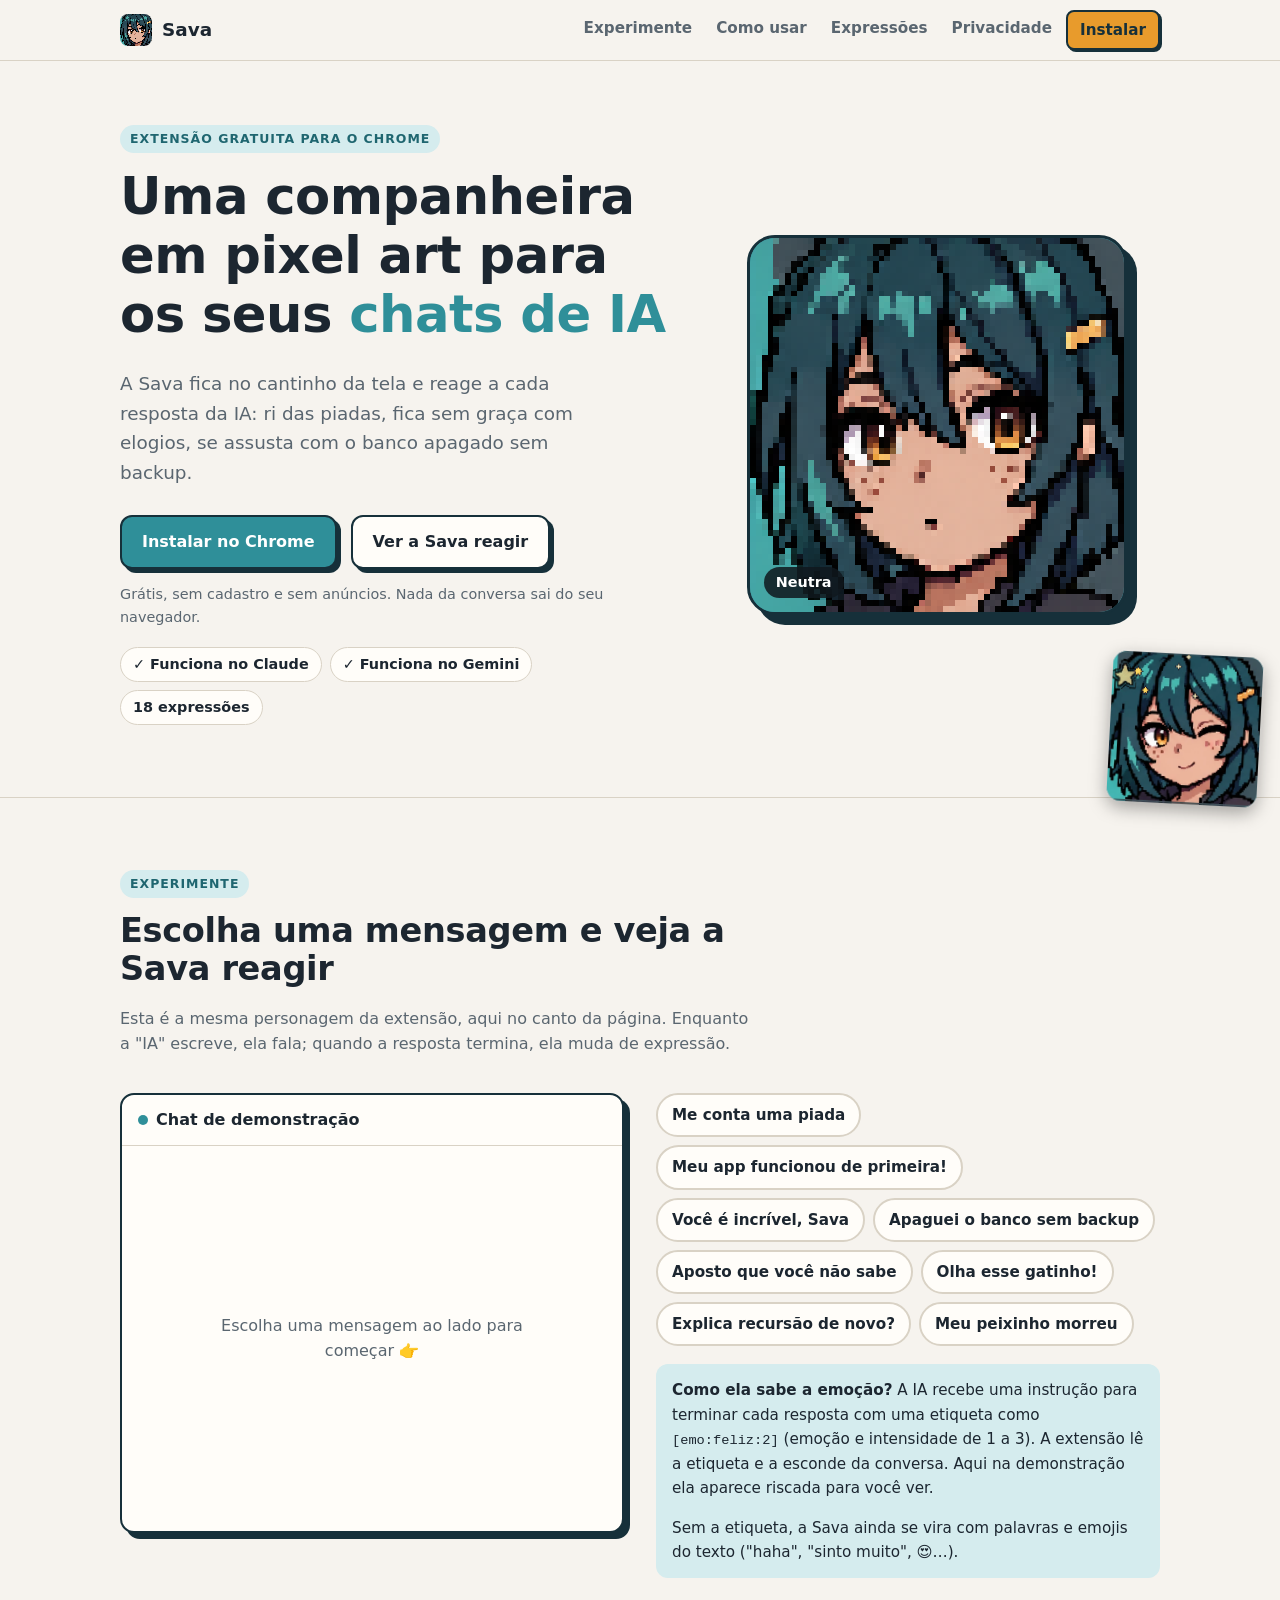
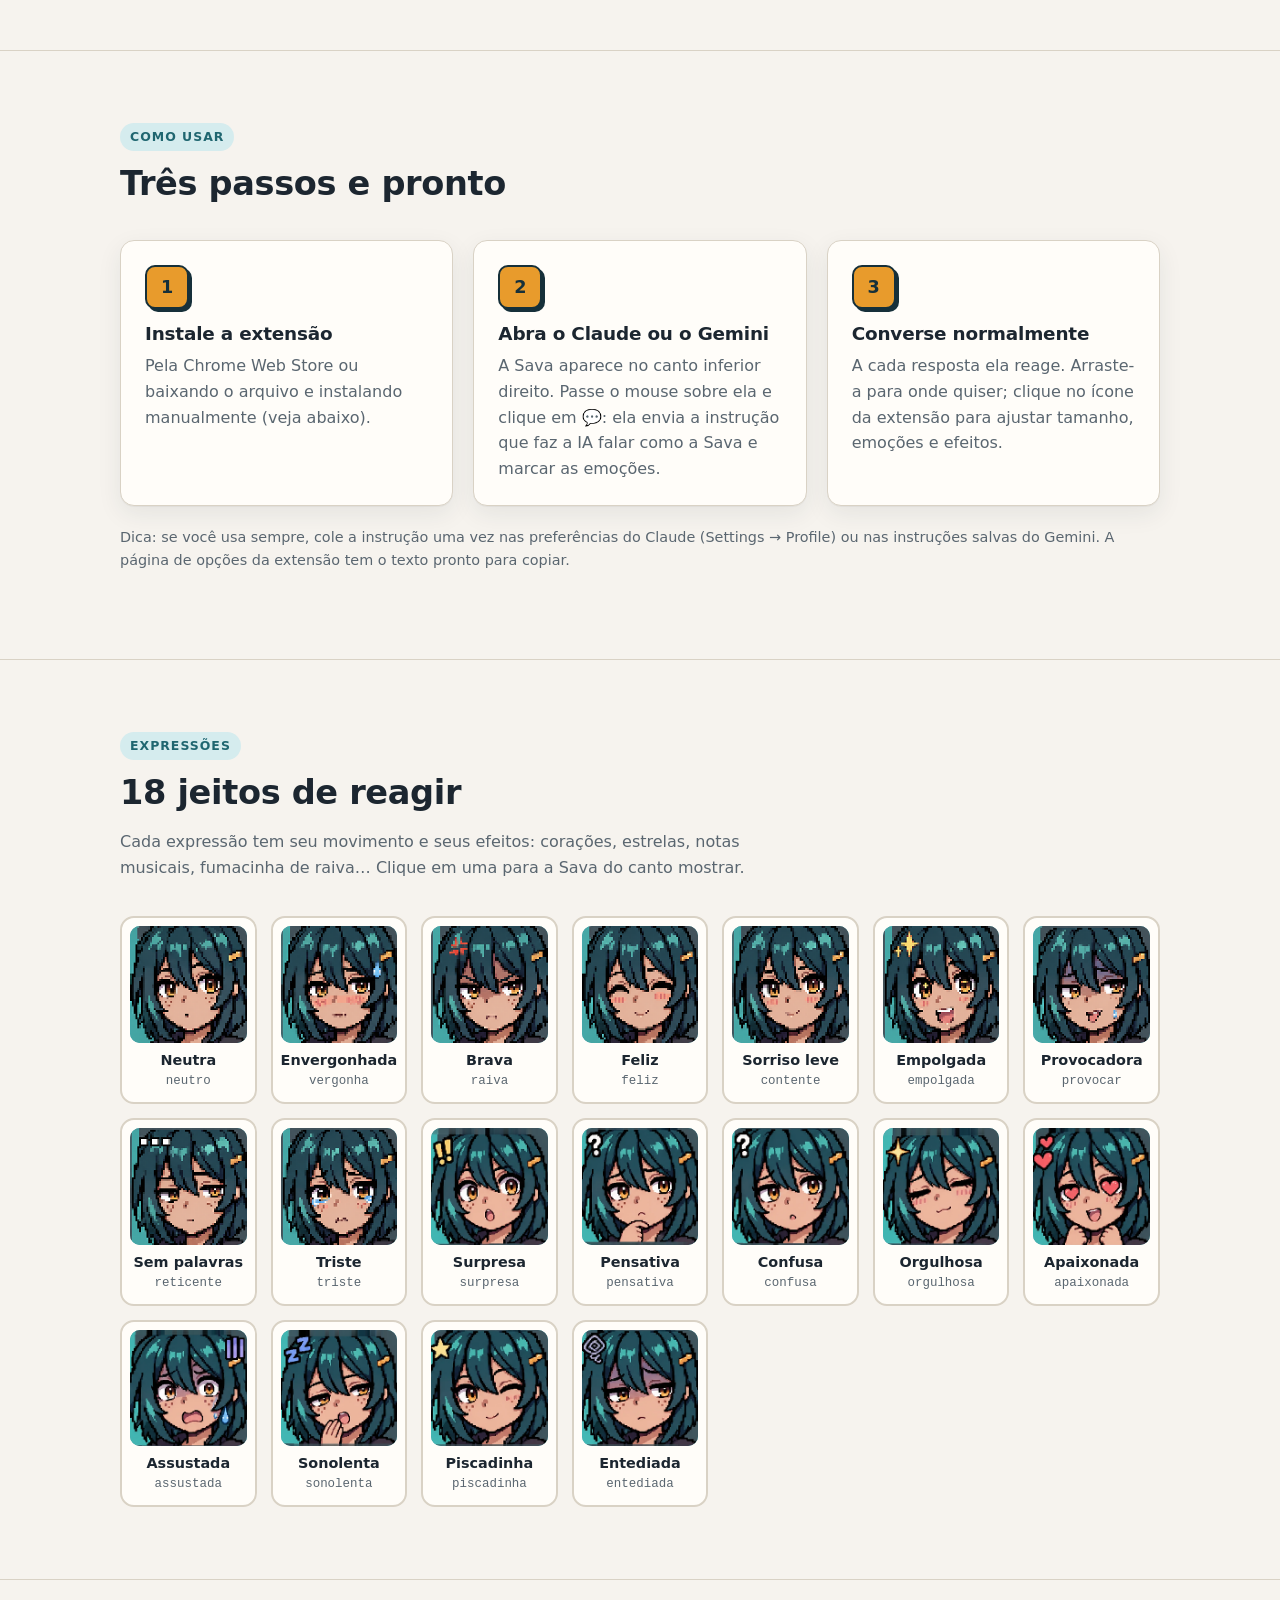
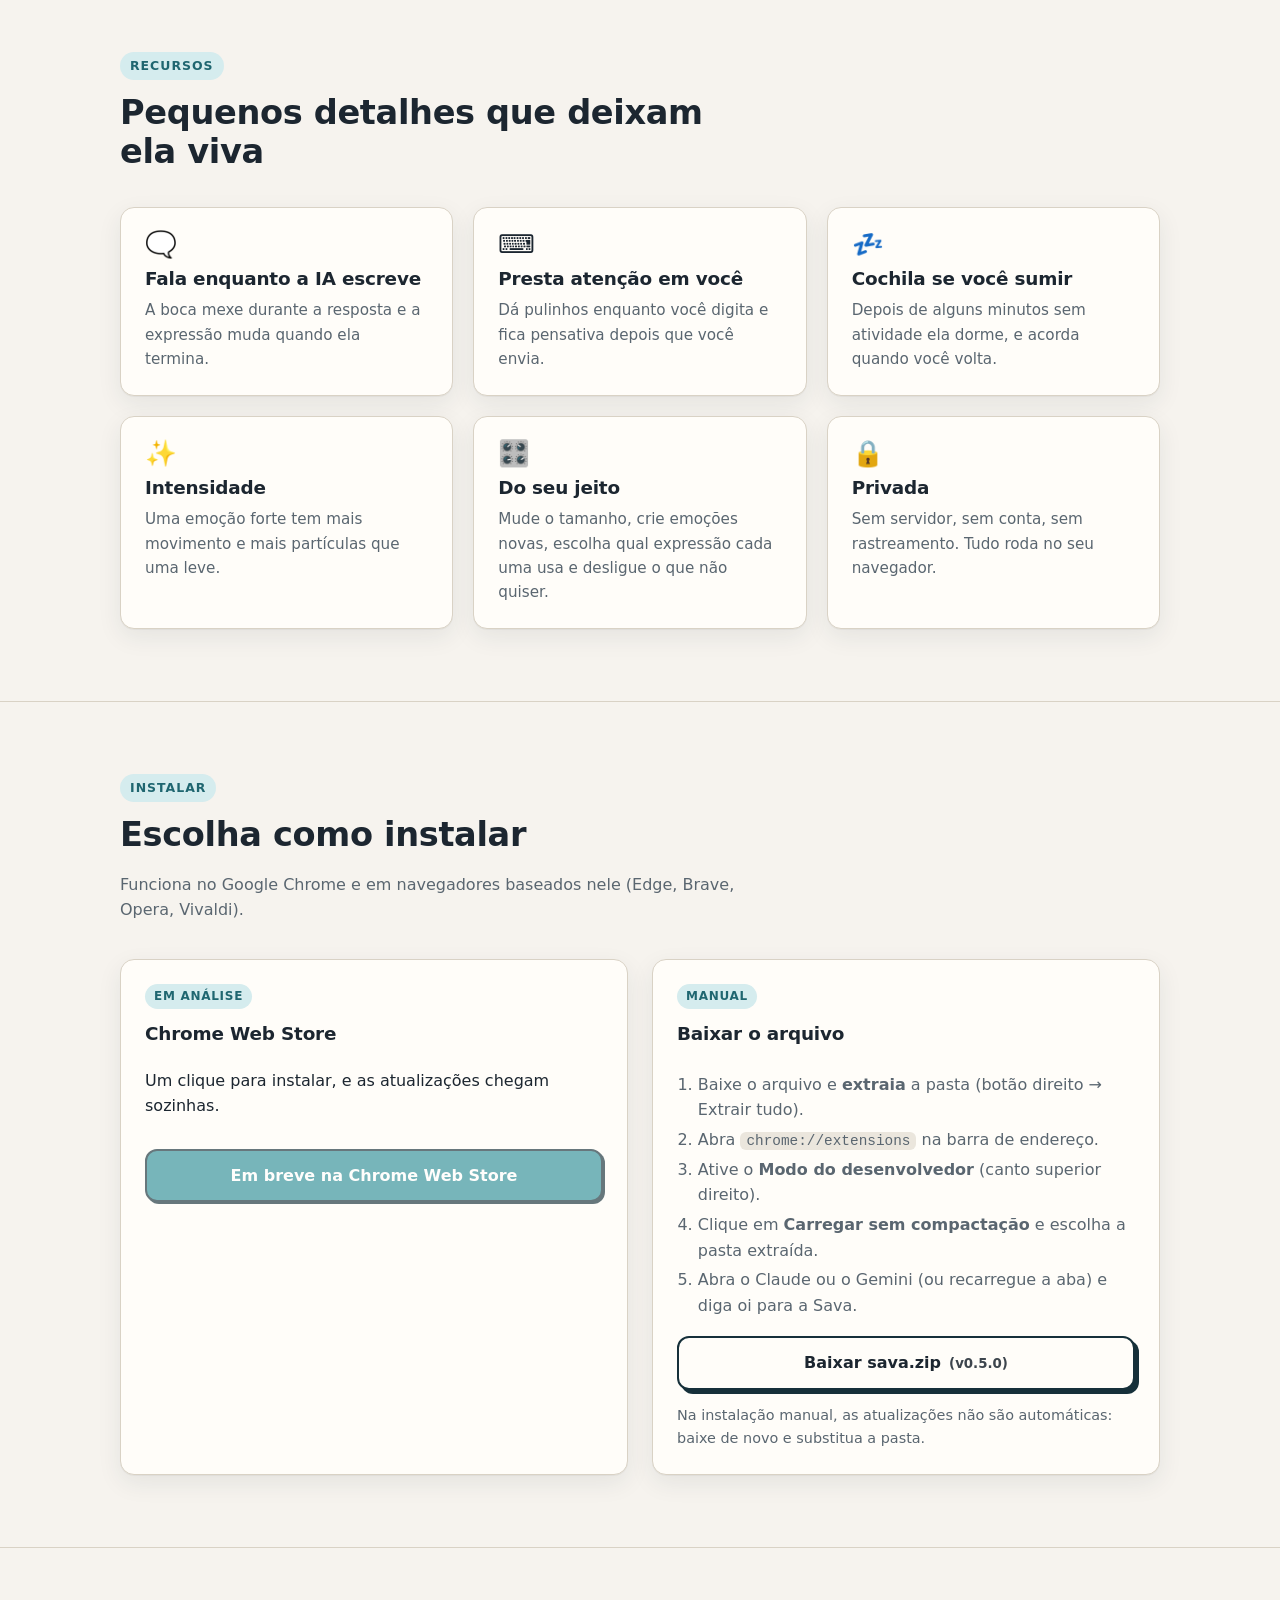
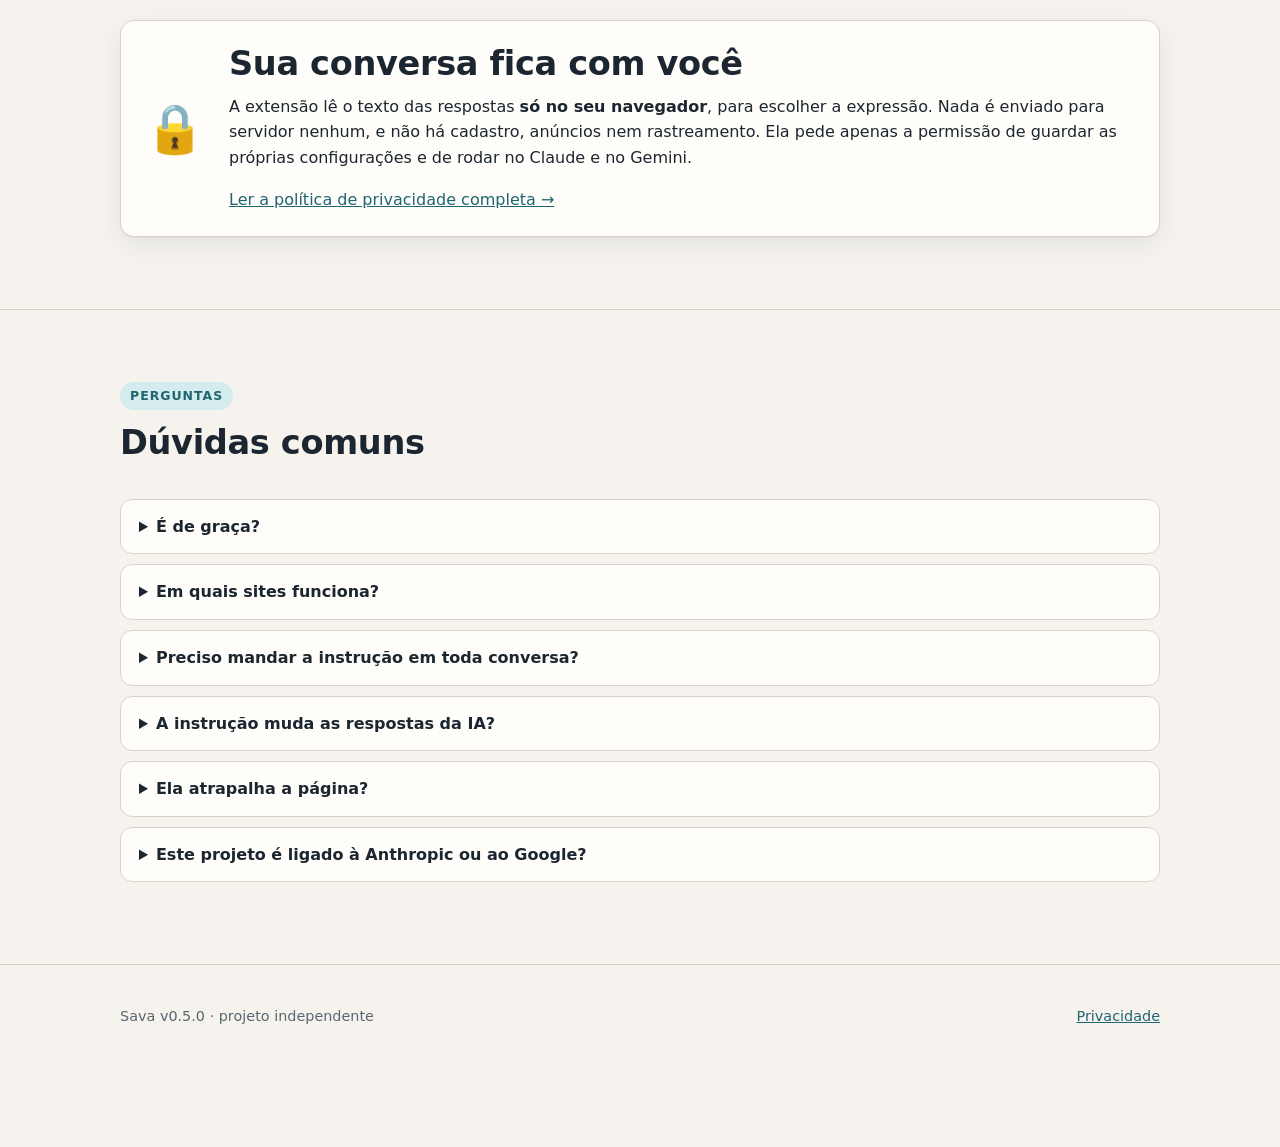
==== site/index.html @ 3cc18e30 "Sava: extensão do Chrome com personagem que reage aos chats de IA - Personagem em pixel art com 18 e" ====
<!doctype html>
<html lang="pt-BR">
<head>
  <meta charset="utf-8">
  <meta name="viewport" content="width=device-width, initial-scale=1">
  <title>Sava — personagem em pixel art para chats de IA</title>
  <meta name="description" content="Extensão gratuita para o Chrome: a Sava, uma personagem em pixel art, reage às respostas do Claude e do Gemini com 18 expressões. Tudo roda no seu navegador.">
  <meta property="og:title" content="Sava — personagem em pixel art para chats de IA">
  <meta property="og:description" content="Ela reage às respostas da IA: fica feliz, envergonhada, brava, apaixonada… Grátis e privada.">
  <meta property="og:image" content="icon.png">
  <link rel="icon" href="icon.png">
  <link rel="stylesheet" href="style.css">
</head>
<body>
  <header class="top">
    <div class="wrap">
      <a class="brand" href="#"><img src="icon.png" alt="" width="32" height="32">Sava</a>
      <nav aria-label="Seções">
        <a href="#experimente">Experimente</a>
        <a href="#como-usar">Como usar</a>
        <a href="#expressoes">Expressões</a>
        <a href="#privacidade">Privacidade</a>
        <a class="nav-cta" href="#instalar">Instalar</a>
      </nav>
    </div>
  </header>

  <main>
    <section class="hero">
      <div class="wrap">
        <div>
          <span class="eyebrow">Extensão gratuita para o Chrome</span>
          <h1>Uma companheira em pixel art para os seus <span class="hl">chats de IA</span></h1>
          <p class="lead">A Sava fica no cantinho da tela e reage a cada resposta da IA: ri das piadas, fica sem graça com elogios, se assusta com o banco apagado sem backup.</p>
          <div class="cta-row">
            <a class="btn btn-primary" id="store-btn" href="#instalar">Instalar no Chrome</a>
            <a class="btn btn-secondary" href="#experimente">Ver a Sava reagir</a>
          </div>
          <p class="fine">Grátis, sem cadastro e sem anúncios. Nada da conversa sai do seu navegador.</p>
          <div class="works" aria-label="Funciona com">
            <span class="chip">✓ Funciona no Claude</span>
            <span class="chip">✓ Funciona no Gemini</span>
            <span class="chip">18 expressões</span>
          </div>
        </div>
        <div class="portrait" aria-hidden="true">
          <canvas id="portrait" width="256" height="256"></canvas>
          <span class="tag" id="portrait-tag">Neutra</span>
        </div>
      </div>
    </section>

    <section id="experimente">
      <div class="wrap">
        <div class="section-head">
          <span class="eyebrow">Experimente</span>
          <h2>Escolha uma mensagem e veja a Sava reagir</h2>
          <p>Esta é a mesma personagem da extensão, aqui no canto da página. Enquanto a "IA" escreve, ela fala; quando a resposta termina, ela muda de expressão.</p>
        </div>
        <div class="demo">
          <div class="chat" aria-label="Chat de demonstração">
            <div class="chat-head"><span class="dot"></span> Chat de demonstração</div>
            <div class="chat-log" id="chat-log" aria-live="polite">
              <p class="chat-empty" id="chat-empty">Escolha uma mensagem ao lado para começar 👉</p>
            </div>
          </div>
          <div>
            <div class="prompts" id="prompts"></div>
            <div class="demo-note">
              <p><b>Como ela sabe a emoção?</b> A IA recebe uma instrução para terminar cada resposta com uma etiqueta como <code>[emo:feliz:2]</code> (emoção e intensidade de 1 a 3). A extensão lê a etiqueta e a esconde da conversa. Aqui na demonstração ela aparece riscada para você ver.</p>
              <p style="margin:0">Sem a etiqueta, a Sava ainda se vira com palavras e emojis do texto ("haha", "sinto muito", 😍…).</p>
            </div>
          </div>
        </div>
      </div>
    </section>

    <section id="como-usar">
      <div class="wrap">
        <div class="section-head">
          <span class="eyebrow">Como usar</span>
          <h2>Três passos e pronto</h2>
        </div>
        <div class="steps">
          <div class="card step">
            <h3>Instale a extensão</h3>
            <p>Pela Chrome Web Store ou baixando o arquivo e instalando manualmente (veja abaixo).</p>
          </div>
          <div class="card step">
            <h3>Abra o Claude ou o Gemini</h3>
            <p>A Sava aparece no canto inferior direito. Passe o mouse sobre ela e clique em <b>💬</b>: ela envia a instrução que faz a IA falar como a Sava e marcar as emoções.</p>
          </div>
          <div class="card step">
            <h3>Converse normalmente</h3>
            <p>A cada resposta ela reage. Arraste-a para onde quiser; clique no ícone da extensão para ajustar tamanho, emoções e efeitos.</p>
          </div>
        </div>
        <p class="fine" style="margin-top:20px">Dica: se você usa sempre, cole a instrução uma vez nas preferências do Claude (Settings → Profile) ou nas instruções salvas do Gemini. A página de opções da extensão tem o texto pronto para copiar.</p>
      </div>
    </section>

    <section id="expressoes">
      <div class="wrap">
        <div class="section-head">
          <span class="eyebrow">Expressões</span>
          <h2>18 jeitos de reagir</h2>
          <p>Cada expressão tem seu movimento e seus efeitos: corações, estrelas, notas musicais, fumacinha de raiva… Clique em uma para a Sava do canto mostrar.</p>
        </div>
        <div class="faces" id="faces"></div>
      </div>
    </section>

    <section id="recursos">
      <div class="wrap">
        <div class="section-head">
          <span class="eyebrow">Recursos</span>
          <h2>Pequenos detalhes que deixam ela viva</h2>
        </div>
        <div class="features">
          <div class="card feature"><span class="ico">🗨️</span><h3>Fala enquanto a IA escreve</h3><p>A boca mexe durante a resposta e a expressão muda quando ela termina.</p></div>
          <div class="card feature"><span class="ico">⌨️</span><h3>Presta atenção em você</h3><p>Dá pulinhos enquanto você digita e fica pensativa depois que você envia.</p></div>
          <div class="card feature"><span class="ico">💤</span><h3>Cochila se você sumir</h3><p>Depois de alguns minutos sem atividade ela dorme, e acorda quando você volta.</p></div>
          <div class="card feature"><span class="ico">✨</span><h3>Intensidade</h3><p>Uma emoção forte tem mais movimento e mais partículas que uma leve.</p></div>
          <div class="card feature"><span class="ico">🎛️</span><h3>Do seu jeito</h3><p>Mude o tamanho, crie emoções novas, escolha qual expressão cada uma usa e desligue o que não quiser.</p></div>
          <div class="card feature"><span class="ico">🔒</span><h3>Privada</h3><p>Sem servidor, sem conta, sem rastreamento. Tudo roda no seu navegador.</p></div>
        </div>
      </div>
    </section>

    <section id="instalar">
      <div class="wrap">
        <div class="section-head">
          <span class="eyebrow">Instalar</span>
          <h2>Escolha como instalar</h2>
          <p>Funciona no Google Chrome e em navegadores baseados nele (Edge, Brave, Opera, Vivaldi).</p>
        </div>
        <div class="install">
          <div class="card">
            <span class="badge" id="store-badge">Recomendado</span>
            <h3>Chrome Web Store</h3>
            <p>Um clique para instalar, e as atualizações chegam sozinhas.</p>
            <a class="btn btn-primary" id="store-btn-2" href="#">Abrir na Chrome Web Store</a>
          </div>
          <div class="card">
            <span class="badge">Manual</span>
            <h3>Baixar o arquivo</h3>
            <ol>
              <li>Baixe o arquivo e <b>extraia</b> a pasta (botão direito → Extrair tudo).</li>
              <li>Abra <code>chrome://extensions</code> na barra de endereço.</li>
              <li>Ative o <b>Modo do desenvolvedor</b> (canto superior direito).</li>
              <li>Clique em <b>Carregar sem compactação</b> e escolha a pasta extraída.</li>
              <li>Abra o Claude ou o Gemini (ou recarregue a aba) e diga oi para a Sava.</li>
            </ol>
            <a class="btn btn-secondary" id="zip-btn" href="download/sava.zip" download>Baixar sava.zip <small id="zip-version"></small></a>
            <p class="fine" style="margin:0">Na instalação manual, as atualizações não são automáticas: baixe de novo e substitua a pasta.</p>
          </div>
        </div>
      </div>
    </section>

    <section id="privacidade">
      <div class="wrap">
        <div class="privacy-box card">
          <div class="big" aria-hidden="true">🔒</div>
          <div>
            <h2 style="margin-bottom:.3em">Sua conversa fica com você</h2>
            <p>A extensão lê o texto das respostas <b>só no seu navegador</b>, para escolher a expressão. Nada é enviado para servidor nenhum, e não há cadastro, anúncios nem rastreamento. Ela pede apenas a permissão de guardar as próprias configurações e de rodar no Claude e no Gemini.</p>
            <a href="privacidade.html">Ler a política de privacidade completa →</a>
          </div>
        </div>
      </div>
    </section>

    <section id="perguntas">
      <div class="wrap">
        <div class="section-head">
          <span class="eyebrow">Perguntas</span>
          <h2>Dúvidas comuns</h2>
        </div>
        <details>
          <summary>É de graça?</summary>
          <p>Sim. Sem planos pagos, sem anúncios e sem cadastro.</p>
        </details>
        <details>
          <summary>Em quais sites funciona?</summary>
          <p>No Claude (claude.ai) e no Gemini (gemini.google.com). Outros sites podem chegar em versões futuras.</p>
        </details>
        <details>
          <summary>Preciso mandar a instrução em toda conversa?</summary>
          <p>Não precisa. Você pode clicar em 💬 quando quiser ativar a Sava num chat, ou colar a instrução uma vez nas preferências do Claude ou nas instruções salvas do Gemini para valer sempre. Mesmo sem a instrução, ela reage pelas palavras e emojis da resposta, só que com menos precisão.</p>
        </details>
        <details>
          <summary>A instrução muda as respostas da IA?</summary>
          <p>Ela pede que a IA fale como a Sava, com um jeito simpático e brincalhão, e que termine cada resposta com a etiqueta de emoção. A IA continua ajudando normalmente. Se preferir respostas no tom de sempre, use a extensão sem a instrução.</p>
        </details>
        <details>
          <summary>Ela atrapalha a página?</summary>
          <p>Não. A Sava fica numa camada separada, pode ser arrastada para qualquer canto e escondida com o ×. O tamanho é ajustável nas opções.</p>
        </details>
        <details>
          <summary>Este projeto é ligado à Anthropic ou ao Google?</summary>
          <p>Não. É um projeto independente que funciona nesses sites. Claude é marca da Anthropic e Gemini é marca do Google.</p>
        </details>
      </div>
    </section>
  </main>

  <footer>
    <div class="wrap">
      <span>Sava <span id="foot-version"></span> · projeto independente</span>
      <span><a href="privacidade.html">Privacidade</a><span id="foot-contact"></span></span>
    </div>
  </footer>

  <script src="config.js"></script>
  <script src="version.js"></script>
  <script>
    // A demonstração usa o código da própria extensão; estes stubs substituem a API do Chrome.
    const mem = {};
    const area = { get: async (k) => (typeof k === 'string' ? { [k]: mem[k] } : { ...mem }), set: async (o) => Object.assign(mem, o) };
    window.chrome = { runtime: { getURL: (p) => 'app/' + p, sendMessage() {} }, storage: { sync: area, local: area, onChanged: { addListener() {} } } };
  </script>
  <script src="app/src/shared/settings.js"></script>
  <script src="app/src/emotion/emotions.js"></script>
  <script src="app/src/emotion/detect.js"></script>
  <script src="app/src/avatar/sprite-pack.js"></script>
  <script src="app/src/avatar/avatar.js"></script>
  <script src="main.js"></script>
</body>
</html>
---- site/style.css ----
:root {
  --bg: #f6f3ee;
  --bg-2: #ebe6dd;
  --card: #fffdf9;
  --text: #1c2630;
  --muted: #5a6670;
  --line: #d9d2c5;
  --teal: #2f8f99;
  --teal-2: #1f6670;
  --teal-soft: #d5ecee;
  --amber: #e89b2c;
  --pink: #f06a8a;
  --ink: #16303a;
  --edge: #16303a;
  --shadow: 0 1px 0 rgba(0,0,0,.04), 0 8px 24px rgba(22,48,58,.08);
  --radius: 14px;
  color-scheme: light;
}
@media (prefers-color-scheme: dark) {
  :root:not([data-theme="light"]) {
    --bg: #11191f;
    --bg-2: #172229;
    --card: #1b272f;
    --text: #e8eef1;
    --muted: #9eb0ba;
    --line: #2b3a44;
    --teal: #4fb6c0;
    --teal-2: #7fd0d8;
    --teal-soft: #1d3a40;
    --ink: #0b1216;
    --edge: #3f8c95;
    --shadow: 0 1px 0 rgba(0,0,0,.2), 0 8px 24px rgba(0,0,0,.25);
    color-scheme: dark;
  }
}

* { box-sizing: border-box; }
html { scroll-behavior: smooth; }
@media (prefers-reduced-motion: reduce) { html { scroll-behavior: auto; } }
body {
  margin: 0; background: var(--bg); color: var(--text);
  font: 16px/1.6 system-ui, -apple-system, "Segoe UI", Roboto, sans-serif;
  -webkit-font-smoothing: antialiased;
}
img, canvas { max-width: 100%; }
a { color: var(--teal-2); }
a:hover { color: var(--teal); }
:focus-visible { outline: 3px solid var(--amber); outline-offset: 2px; border-radius: 4px; }

.wrap { max-width: 1080px; margin: 0 auto; padding: 0 20px; }
section { padding: 72px 0; }
section + section { border-top: 1px solid var(--line); }
h1, h2, h3 { line-height: 1.15; letter-spacing: -0.01em; margin: 0 0 .5em; }
h1 { font-size: clamp(2rem, 4.6vw, 3.2rem); }
h2 { font-size: clamp(1.6rem, 3vw, 2.1rem); }
h3 { font-size: 1.15rem; }
p { margin: 0 0 1em; }
.lead { font-size: 1.15rem; color: var(--muted); max-width: 42ch; }
.eyebrow {
  display: inline-block; font-size: .78rem; font-weight: 700; letter-spacing: .08em; text-transform: uppercase;
  color: var(--teal-2); background: var(--teal-soft); padding: 4px 10px; border-radius: 999px; margin-bottom: 14px;
}
.section-head { max-width: 640px; margin-bottom: 36px; }
.section-head p { color: var(--muted); }

/* ---------- topo ---------- */
.top {
  position: sticky; top: 0; z-index: 10;
  background: color-mix(in srgb, var(--bg) 88%, transparent);
  backdrop-filter: blur(8px); border-bottom: 1px solid var(--line);
}
.top .wrap { display: flex; align-items: center; gap: 20px; height: 60px; }
.brand { display: flex; align-items: center; gap: 10px; font-weight: 800; font-size: 1.15rem; color: var(--text); text-decoration: none; }
.brand img { width: 32px; height: 32px; border-radius: 8px; image-rendering: pixelated; }
.top nav { margin-left: auto; display: flex; gap: 4px; flex-wrap: wrap; }
.top nav a { color: var(--muted); text-decoration: none; padding: 6px 10px; border-radius: 8px; font-weight: 600; font-size: .95rem; }
.top nav a:hover { color: var(--text); background: var(--bg-2); }
@media (max-width: 720px) { .top nav a:not(.nav-cta) { display: none; } }

/* ---------- botões ---------- */
.btn {
  display: inline-flex; align-items: center; justify-content: center; gap: 8px;
  padding: 12px 20px; border-radius: 12px; font-weight: 700; font-size: 1rem; text-decoration: none;
  border: 2px solid var(--edge); cursor: pointer; transition: transform .08s, box-shadow .08s;
  box-shadow: 4px 4px 0 var(--edge); font-family: inherit;
}
.btn:active { transform: translate(3px, 3px); box-shadow: 1px 1px 0 var(--edge); }
.btn-primary { background: var(--teal); color: #fff; }
.btn-primary:hover { color: #fff; background: var(--teal-2); }
.btn-secondary { background: var(--card); color: var(--text); }
.btn-secondary:hover { color: var(--text); background: var(--bg-2); }
.btn[aria-disabled="true"] { opacity: .65; cursor: default; box-shadow: 2px 2px 0 var(--edge); }
.btn small { font-weight: 600; opacity: .85; }
.nav-cta { padding: 6px 12px !important; border: 2px solid var(--edge); background: var(--amber); color: var(--ink) !important; box-shadow: 2px 2px 0 var(--edge); }

/* ---------- herói ---------- */
.hero { padding: 64px 0 72px; overflow: hidden; }
.hero .wrap { display: grid; grid-template-columns: 1.1fr .9fr; gap: 48px; align-items: center; }
@media (max-width: 860px) { .hero .wrap { grid-template-columns: 1fr; } }
.hero h1 .hl { color: var(--teal); }
.cta-row { display: flex; gap: 14px; flex-wrap: wrap; margin: 28px 0 14px; }
.fine { font-size: .9rem; color: var(--muted); }
.portrait {
  position: relative; justify-self: center; width: min(380px, 100%); aspect-ratio: 1;
  border-radius: 28px; border: 3px solid var(--edge); box-shadow: 10px 10px 0 var(--edge);
  background: #3b98a2; overflow: hidden;
}
.portrait canvas { width: 100%; height: 100%; display: block; image-rendering: pixelated; }
.portrait .tag {
  position: absolute; left: 14px; bottom: 14px; padding: 4px 12px; border-radius: 999px;
  background: rgba(16,24,30,.85); color: #fff; font-weight: 700; font-size: .9rem;
}
.works { display: flex; gap: 8px; flex-wrap: wrap; margin-top: 18px; }
.chip {
  display: inline-flex; align-items: center; gap: 6px; padding: 5px 12px; border-radius: 999px;
  background: var(--card); border: 1px solid var(--line); font-weight: 600; font-size: .9rem;
}

/* ---------- demo ---------- */
.demo { display: grid; grid-template-columns: 1fr 1fr; gap: 32px; align-items: start; }
@media (max-width: 860px) { .demo { grid-template-columns: 1fr; } }
.chat {
  background: var(--card); border: 2px solid var(--edge); border-radius: var(--radius); box-shadow: 6px 6px 0 var(--edge);
  display: flex; flex-direction: column; height: 440px; overflow: hidden;
}
.chat-head { padding: 12px 16px; border-bottom: 1px solid var(--line); font-weight: 700; display: flex; gap: 8px; align-items: center; }
.chat-head .dot { width: 10px; height: 10px; border-radius: 50%; background: var(--teal); }
.chat-log { flex: 1; overflow-y: auto; padding: 16px; display: flex; flex-direction: column; gap: 10px; }
.msg { max-width: 85%; padding: 10px 14px; border-radius: 14px; white-space: pre-wrap; }
.msg.user { align-self: flex-end; background: var(--teal); color: #fff; border-bottom-right-radius: 4px; }
.msg.ai { align-self: flex-start; background: var(--bg-2); border-bottom-left-radius: 4px; }
.msg.ai .hidden-tag { opacity: .45; text-decoration: line-through; font-size: .85em; }
.chat-empty { margin: auto; color: var(--muted); text-align: center; max-width: 30ch; }
.prompts { display: flex; flex-wrap: wrap; gap: 8px; }
.prompts button {
  font: inherit; font-weight: 600; font-size: .95rem; padding: 8px 14px; border-radius: 999px; cursor: pointer;
  background: var(--card); color: var(--text); border: 2px solid var(--line);
}
.prompts button:hover:not(:disabled) { border-color: var(--teal); }
.prompts button:disabled { opacity: .5; cursor: default; }
.demo-note { margin-top: 18px; padding: 14px 16px; border-radius: 12px; background: var(--teal-soft); font-size: .95rem; }
.demo-note code { font-size: .9em; }

/* ---------- passos ---------- */
.steps { display: grid; grid-template-columns: repeat(3, 1fr); gap: 20px; counter-reset: step; }
@media (max-width: 860px) { .steps { grid-template-columns: 1fr; } }
.card {
  background: var(--card); border: 1px solid var(--line); border-radius: var(--radius); padding: 24px; box-shadow: var(--shadow);
}
.step::before {
  counter-increment: step; content: counter(step);
  display: grid; place-items: center; width: 40px; height: 40px; margin-bottom: 14px;
  border-radius: 10px; border: 2px solid var(--edge); background: var(--amber); color: var(--ink);
  font-weight: 800; font-size: 1.1rem; box-shadow: 3px 3px 0 var(--edge);
}
.step p { color: var(--muted); margin: 0; }
kbd {
  font: 600 .85em ui-monospace, Consolas, monospace; padding: 1px 6px; border-radius: 6px;
  border: 1px solid var(--line); border-bottom-width: 2px; background: var(--bg-2);
}

/* ---------- expressões ---------- */
.faces { display: grid; grid-template-columns: repeat(auto-fill, minmax(118px, 1fr)); gap: 14px; }
.face {
  font: inherit; color: var(--text); background: var(--card); border: 2px solid var(--line); border-radius: 14px;
  padding: 8px 8px 10px; cursor: pointer; text-align: center; transition: transform .1s, border-color .1s;
}
.face:hover { transform: translateY(-3px); border-color: var(--teal); }
.face canvas { width: 100%; aspect-ratio: 1; border-radius: 10px; display: block; background: #3b98a2; }
.face span { display: block; font-weight: 700; font-size: .9rem; margin-top: 6px; }
.face small { display: block; color: var(--muted); font-size: .78rem; font-family: ui-monospace, Consolas, monospace; }

/* ---------- recursos ---------- */
.features { display: grid; grid-template-columns: repeat(3, 1fr); gap: 20px; }
@media (max-width: 860px) { .features { grid-template-columns: 1fr 1fr; } }
@media (max-width: 560px) { .features { grid-template-columns: 1fr; } }
.feature .ico { font-size: 1.6rem; line-height: 1; margin-bottom: 10px; display: block; }
.feature p { color: var(--muted); margin: 0; font-size: .95rem; }

/* ---------- instalar ---------- */
.install { display: grid; grid-template-columns: 1fr 1fr; gap: 24px; }
@media (max-width: 860px) { .install { grid-template-columns: 1fr; } }
.install .card { display: flex; flex-direction: column; gap: 14px; }
.install ol { margin: 0; padding-left: 1.3em; color: var(--muted); }
.install ol li { margin: 4px 0; }
.install code { font-size: .9em; background: var(--bg-2); padding: 1px 6px; border-radius: 6px; }
.badge { align-self: flex-start; font-size: .75rem; font-weight: 800; letter-spacing: .06em; text-transform: uppercase; padding: 3px 9px; border-radius: 999px; background: var(--teal-soft); color: var(--teal-2); }

/* ---------- privacidade / faq ---------- */
.privacy-box { display: grid; grid-template-columns: auto 1fr; gap: 24px; align-items: center; }
.privacy-box .big { font-size: 3rem; }
@media (max-width: 560px) { .privacy-box { grid-template-columns: 1fr; } }
details { background: var(--card); border: 1px solid var(--line); border-radius: 12px; padding: 0 18px; margin-bottom: 10px; }
summary { cursor: pointer; font-weight: 700; padding: 14px 0; }
details p { color: var(--muted); }

footer { padding: 40px 0 120px; color: var(--muted); font-size: .9rem; border-top: 1px solid var(--line); }
footer .wrap { display: flex; gap: 16px; flex-wrap: wrap; justify-content: space-between; }

/* ---------- página de texto (privacidade) ---------- */
.doc { max-width: 760px; padding: 48px 20px 120px; margin: 0 auto; }
.doc h2 { font-size: 1.3rem; margin-top: 2em; }
.doc li { margin: 6px 0; }
.doc .updated { color: var(--muted); }
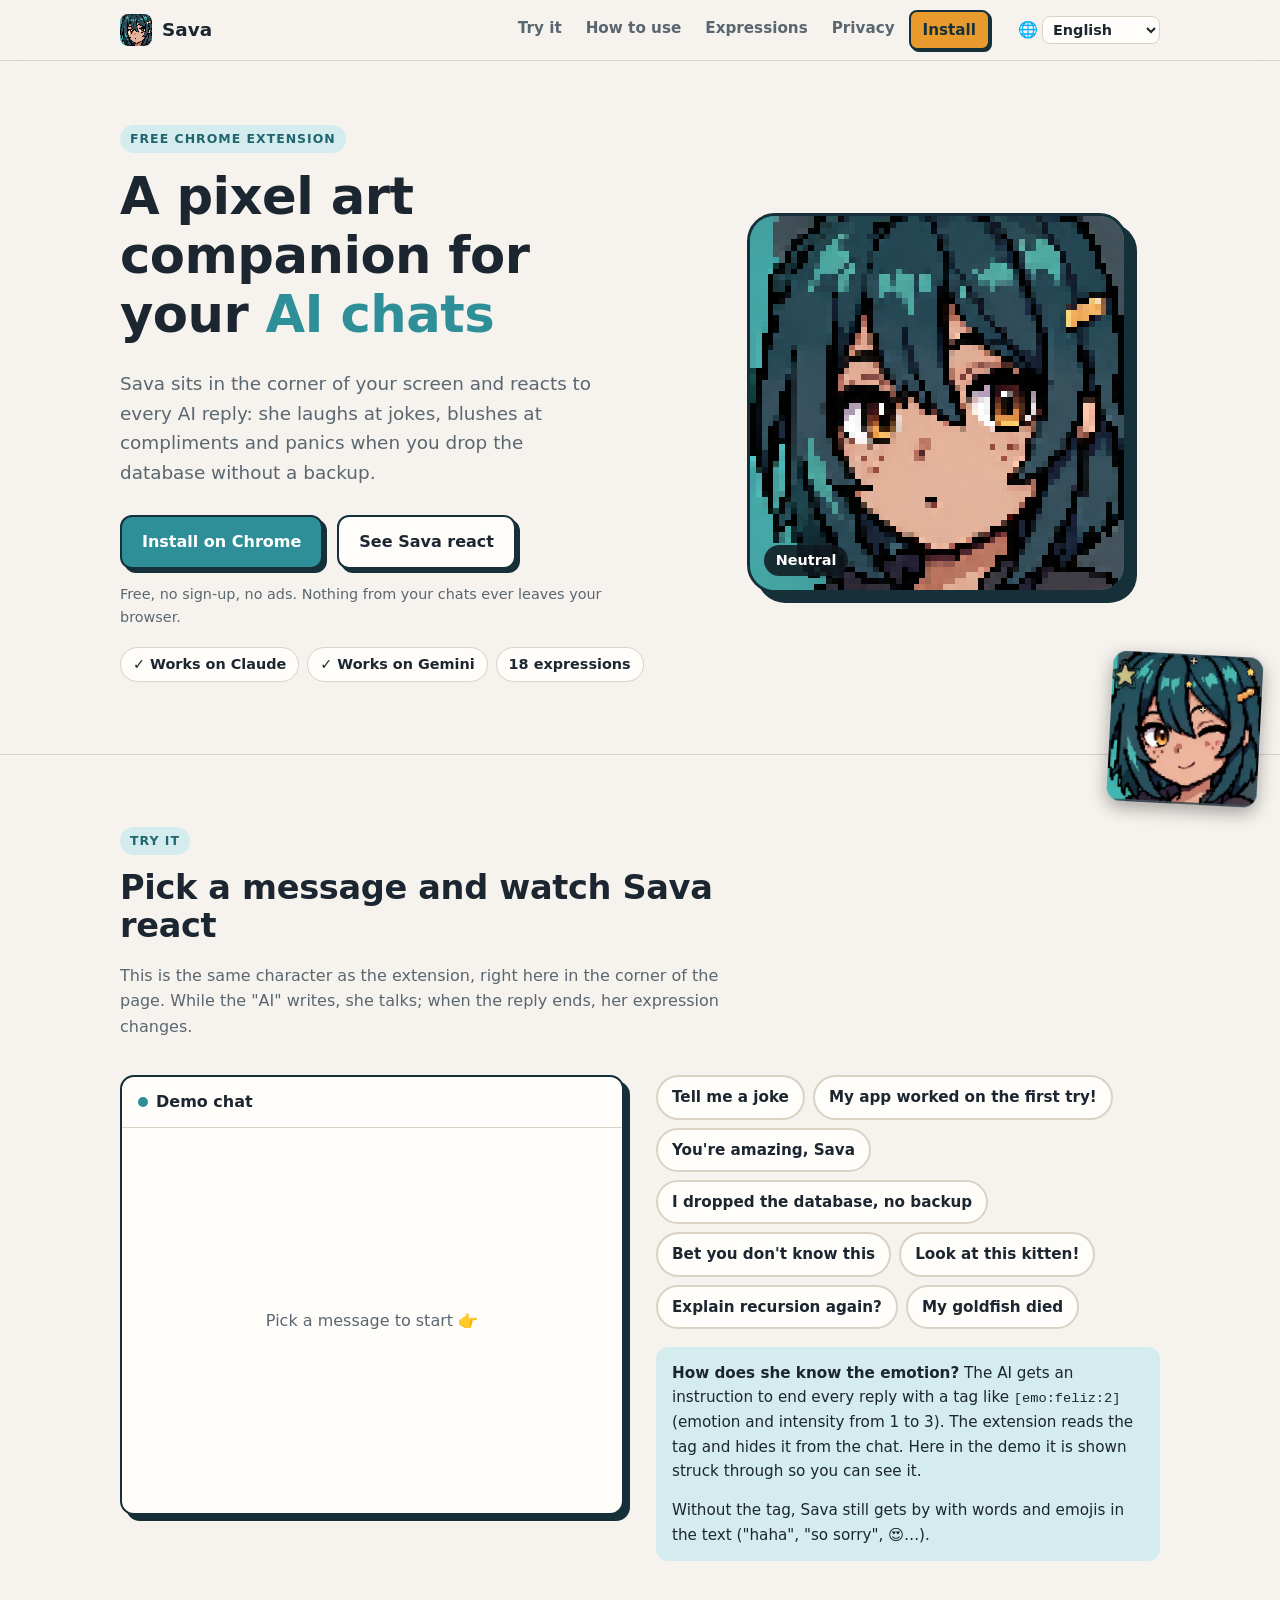
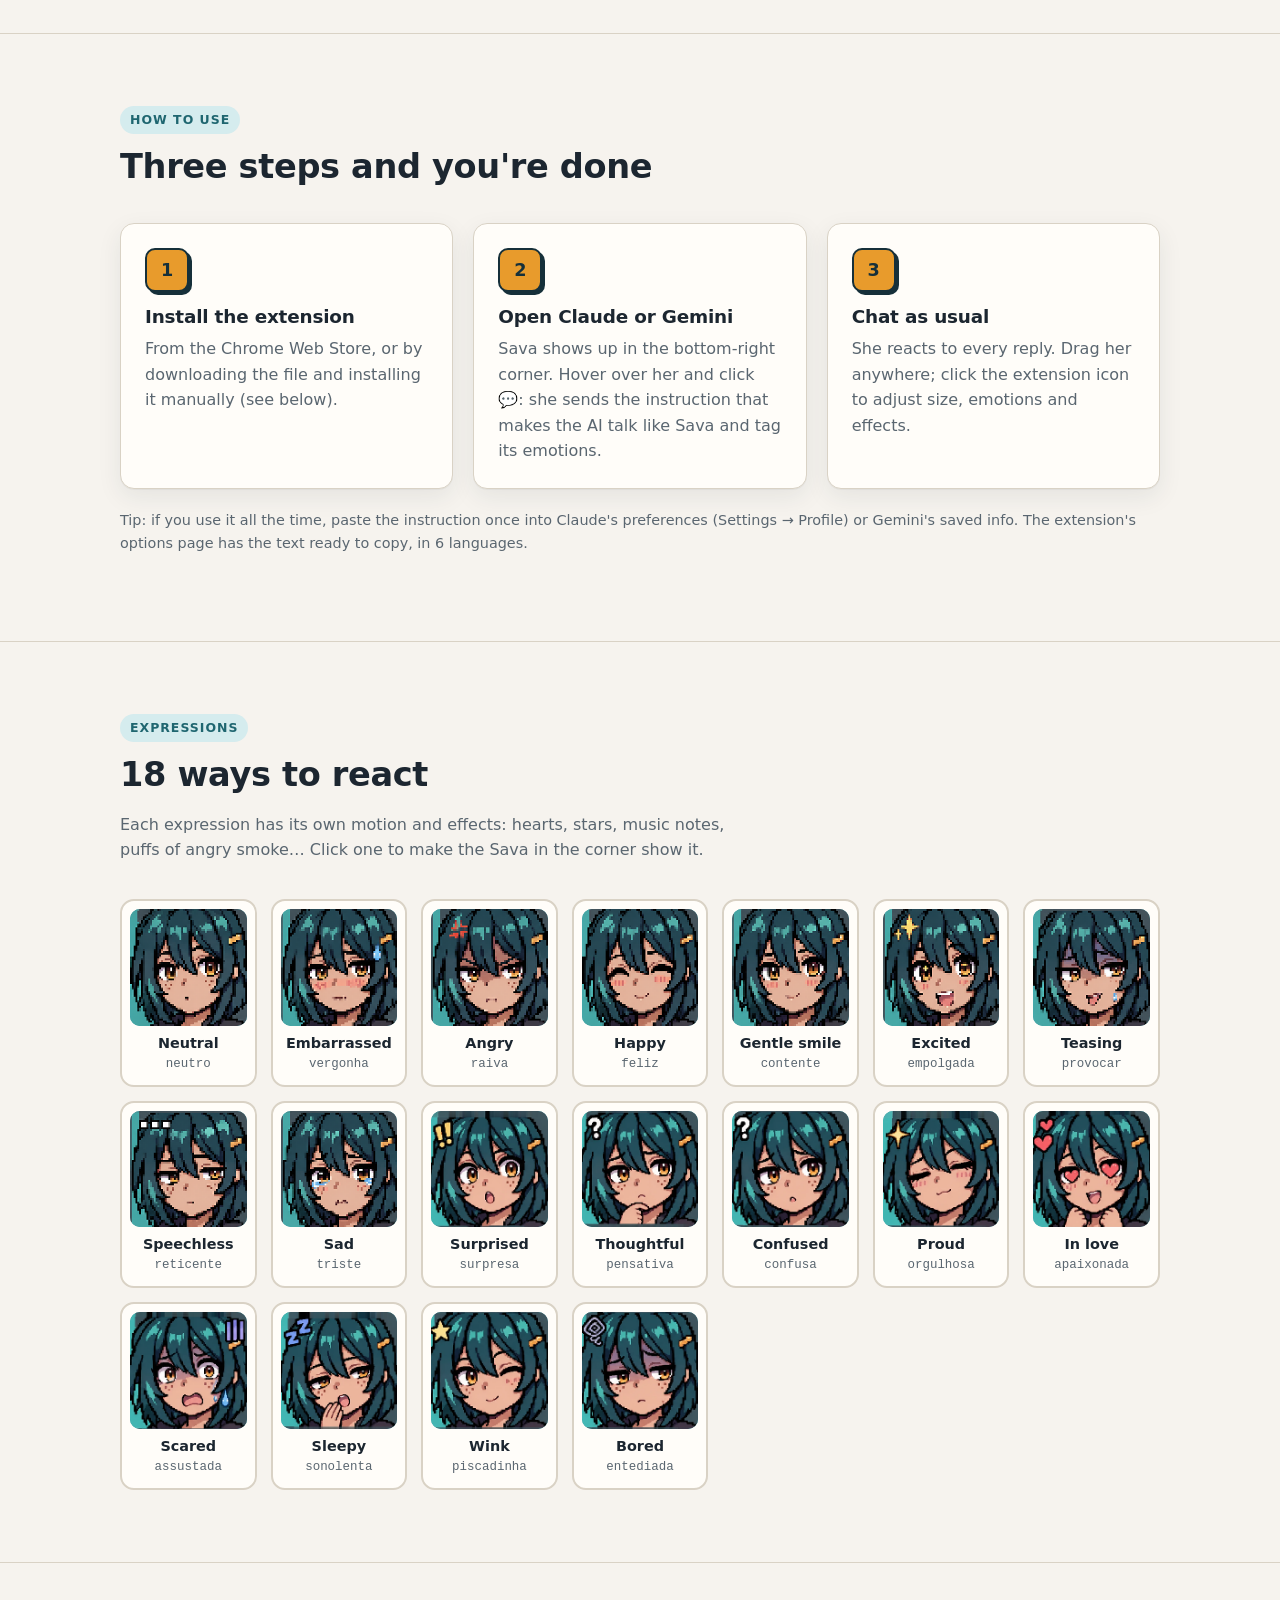
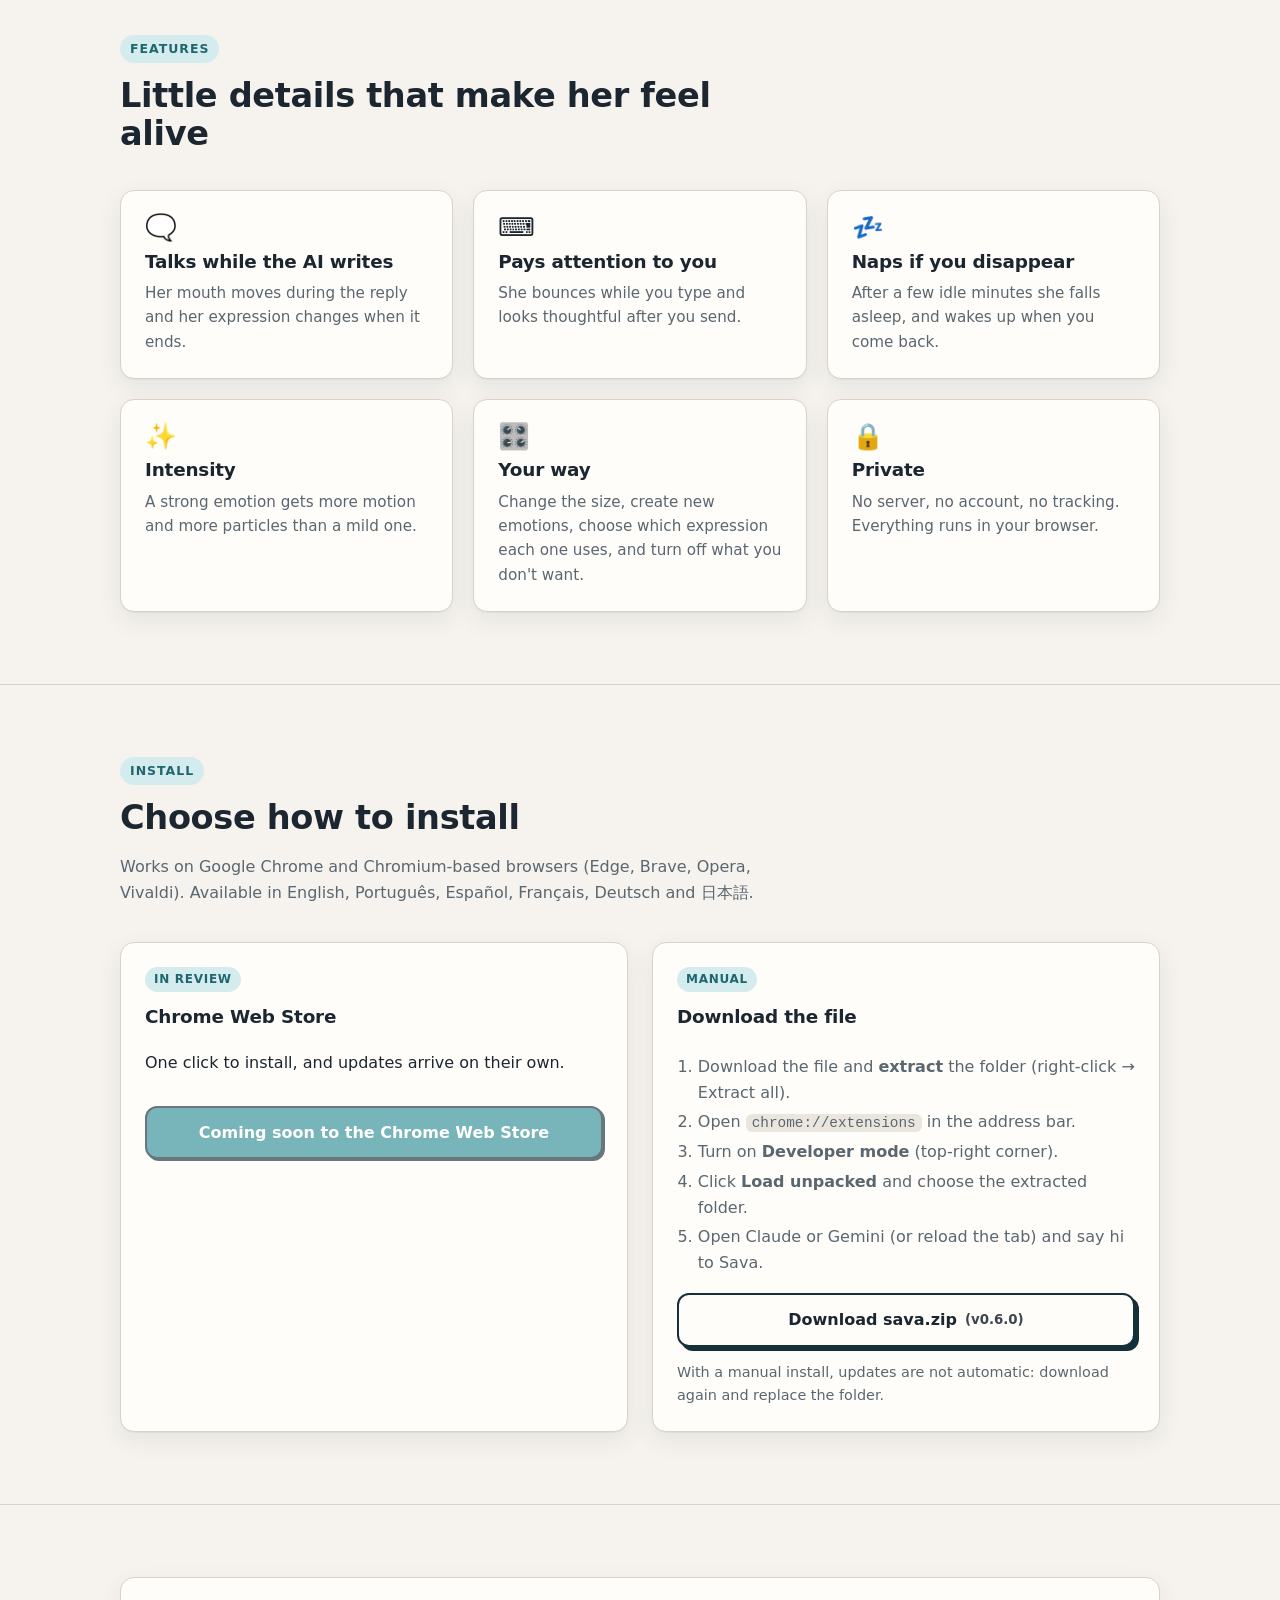
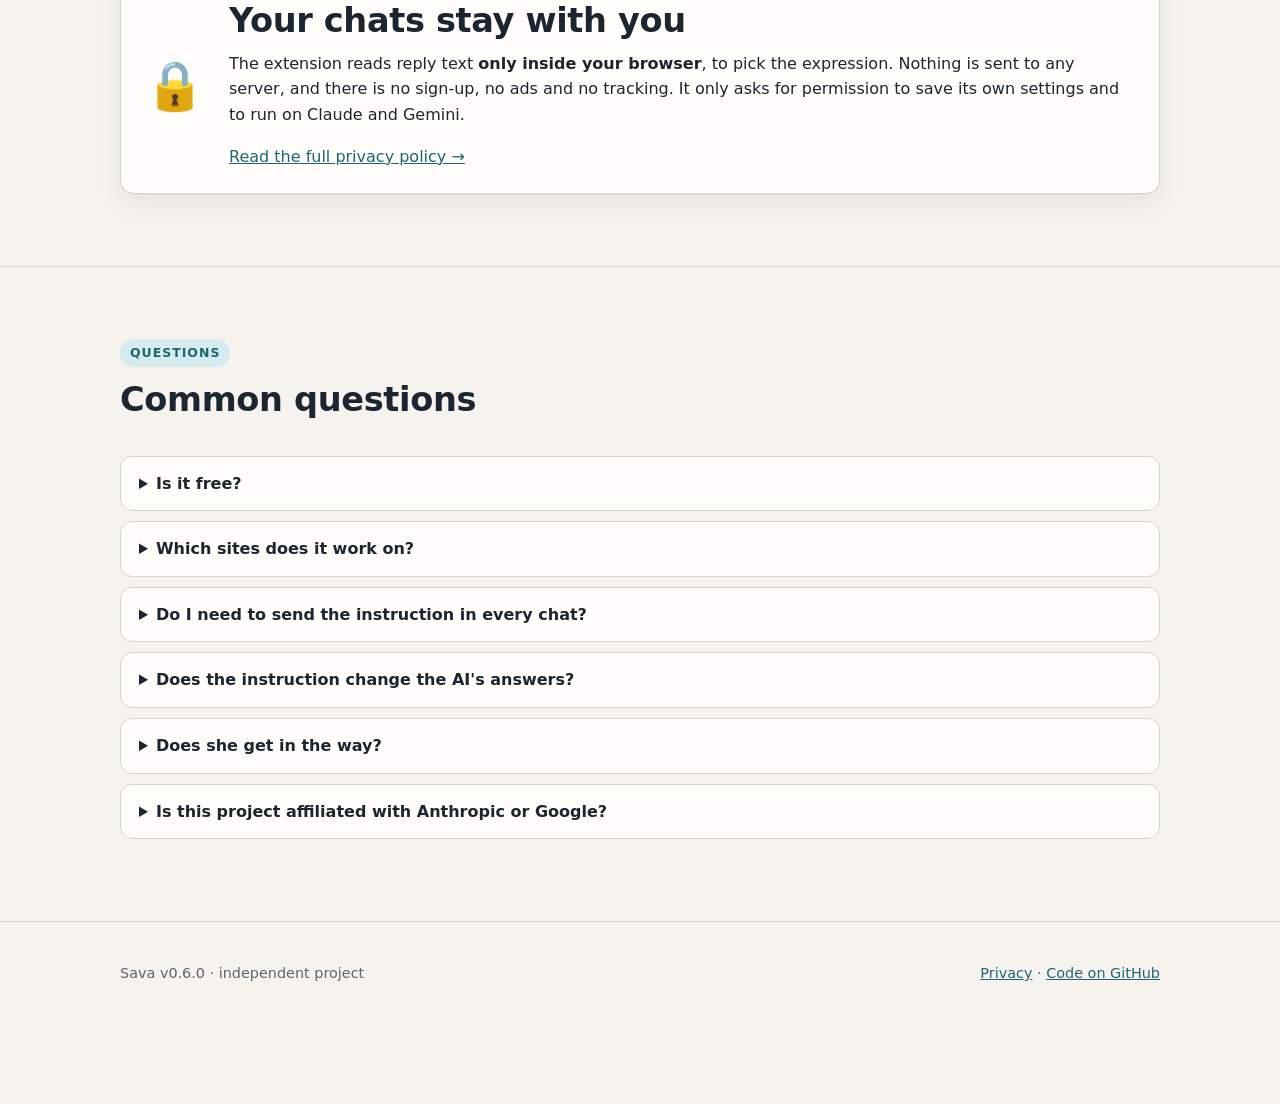
==== commit 254e540b: "Idiomas: extensão, site e loja em inglês, português, espanhol, francês, alemão e japonês - Extensão:" ====
--- a/site/index.html
+++ b/site/index.html
@@ -1,27 +1,32 @@
 <!doctype html>
-<html lang="pt-BR">
+<html lang="en">
 <head>
   <meta charset="utf-8">
   <meta name="viewport" content="width=device-width, initial-scale=1">
-  <title>Sava — personagem em pixel art para chats de IA</title>
-  <meta name="description" content="Extensão gratuita para o Chrome: a Sava, uma personagem em pixel art, reage às respostas do Claude e do Gemini com 18 expressões. Tudo roda no seu navegador.">
-  <meta property="og:title" content="Sava — personagem em pixel art para chats de IA">
-  <meta property="og:description" content="Ela reage às respostas da IA: fica feliz, envergonhada, brava, apaixonada… Grátis e privada.">
-  <meta property="og:image" content="icon.png">
+  <title>Sava — a pixel art companion for your AI chats</title>
+  <meta name="description" content="Free Chrome extension: Sava, a pixel art character, reacts to Claude and Gemini replies with 18 expressions. Everything runs in your browser.">
+  <meta property="og:title" content="Sava — a pixel art companion for your AI chats">
+  <meta property="og:description" content="She reacts to AI replies: happy, embarrassed, angry, in love… Free and private. EN · PT · ES · FR · DE · JA">
+  <meta property="og:image" content="https://brendonpm.github.io/sava/icon.png">
   <link rel="icon" href="icon.png">
   <link rel="stylesheet" href="style.css">
 </head>
 <body>
+  <!-- Textos em inglês por padrão; site/i18n.js troca pelo idioma escolhido (data-i18n). -->
   <header class="top">
     <div class="wrap">
       <a class="brand" href="#"><img src="icon.png" alt="" width="32" height="32">Sava</a>
-      <nav aria-label="Seções">
-        <a href="#experimente">Experimente</a>
-        <a href="#como-usar">Como usar</a>
-        <a href="#expressoes">Expressões</a>
-        <a href="#privacidade">Privacidade</a>
-        <a class="nav-cta" href="#instalar">Instalar</a>
+      <nav aria-label="Sections">
+        <a href="#experimente" data-i18n="nav_try">Try it</a>
+        <a href="#como-usar" data-i18n="nav_how">How to use</a>
+        <a href="#expressoes" data-i18n="nav_faces">Expressions</a>
+        <a href="#privacidade" data-i18n="nav_privacy">Privacy</a>
+        <a class="nav-cta" href="#instalar" data-i18n="nav_install">Install</a>
       </nav>
+      <label class="lang-pick"><span class="sr-only" data-i18n="lang_label">Language</span>
+        <span aria-hidden="true">🌐</span>
+        <select id="lang"></select>
+      </label>
     </div>
   </header>
 
@@ -29,23 +34,23 @@
     <section class="hero">
       <div class="wrap">
         <div>
-          <span class="eyebrow">Extensão gratuita para o Chrome</span>
-          <h1>Uma companheira em pixel art para os seus <span class="hl">chats de IA</span></h1>
-          <p class="lead">A Sava fica no cantinho da tela e reage a cada resposta da IA: ri das piadas, fica sem graça com elogios, se assusta com o banco apagado sem backup.</p>
+          <span class="eyebrow" data-i18n="hero_eyebrow">Free Chrome extension</span>
+          <h1 data-i18n="hero_title">A pixel art companion for your <span class="hl">AI chats</span></h1>
+          <p class="lead" data-i18n="hero_lead">Sava sits in the corner of your screen and reacts to every AI reply.</p>
           <div class="cta-row">
-            <a class="btn btn-primary" id="store-btn" href="#instalar">Instalar no Chrome</a>
-            <a class="btn btn-secondary" href="#experimente">Ver a Sava reagir</a>
-          </div>
-          <p class="fine">Grátis, sem cadastro e sem anúncios. Nada da conversa sai do seu navegador.</p>
-          <div class="works" aria-label="Funciona com">
-            <span class="chip">✓ Funciona no Claude</span>
-            <span class="chip">✓ Funciona no Gemini</span>
-            <span class="chip">18 expressões</span>
+            <a class="btn btn-primary" id="store-btn" href="#instalar" data-i18n="hero_cta_install">Install on Chrome</a>
+            <a class="btn btn-secondary" href="#experimente" data-i18n="hero_cta_try">See Sava react</a>
+          </div>
+          <p class="fine" data-i18n="hero_fine">Free, no sign-up, no ads. Nothing from your chats ever leaves your browser.</p>
+          <div class="works">
+            <span class="chip" data-i18n="chip_claude">✓ Works on Claude</span>
+            <span class="chip" data-i18n="chip_gemini">✓ Works on Gemini</span>
+            <span class="chip" data-i18n="chip_faces">18 expressions</span>
           </div>
         </div>
         <div class="portrait" aria-hidden="true">
           <canvas id="portrait" width="256" height="256"></canvas>
-          <span class="tag" id="portrait-tag">Neutra</span>
+          <span class="tag" id="portrait-tag">Neutral</span>
         </div>
       </div>
     </section>
@@ -53,23 +58,20 @@
     <section id="experimente">
       <div class="wrap">
         <div class="section-head">
-          <span class="eyebrow">Experimente</span>
-          <h2>Escolha uma mensagem e veja a Sava reagir</h2>
-          <p>Esta é a mesma personagem da extensão, aqui no canto da página. Enquanto a "IA" escreve, ela fala; quando a resposta termina, ela muda de expressão.</p>
+          <span class="eyebrow" data-i18n="try_eyebrow">Try it</span>
+          <h2 data-i18n="try_title">Pick a message and watch Sava react</h2>
+          <p data-i18n="try_text">This is the same character as the extension, right here in the corner of the page.</p>
         </div>
         <div class="demo">
-          <div class="chat" aria-label="Chat de demonstração">
-            <div class="chat-head"><span class="dot"></span> Chat de demonstração</div>
+          <div class="chat">
+            <div class="chat-head"><span class="dot"></span> <span data-i18n="chat_title">Demo chat</span></div>
             <div class="chat-log" id="chat-log" aria-live="polite">
-              <p class="chat-empty" id="chat-empty">Escolha uma mensagem ao lado para começar 👉</p>
+              <p class="chat-empty" id="chat-empty" data-i18n="chat_empty">Pick a message to start 👉</p>
             </div>
           </div>
           <div>
             <div class="prompts" id="prompts"></div>
-            <div class="demo-note">
-              <p><b>Como ela sabe a emoção?</b> A IA recebe uma instrução para terminar cada resposta com uma etiqueta como <code>[emo:feliz:2]</code> (emoção e intensidade de 1 a 3). A extensão lê a etiqueta e a esconde da conversa. Aqui na demonstração ela aparece riscada para você ver.</p>
-              <p style="margin:0">Sem a etiqueta, a Sava ainda se vira com palavras e emojis do texto ("haha", "sinto muito", 😍…).</p>
-            </div>
+            <div class="demo-note" data-i18n="note_html"></div>
           </div>
         </div>
       </div>
@@ -78,33 +80,24 @@
     <section id="como-usar">
       <div class="wrap">
         <div class="section-head">
-          <span class="eyebrow">Como usar</span>
-          <h2>Três passos e pronto</h2>
+          <span class="eyebrow" data-i18n="how_eyebrow">How to use</span>
+          <h2 data-i18n="how_title">Three steps and you're done</h2>
         </div>
         <div class="steps">
-          <div class="card step">
-            <h3>Instale a extensão</h3>
-            <p>Pela Chrome Web Store ou baixando o arquivo e instalando manualmente (veja abaixo).</p>
-          </div>
-          <div class="card step">
-            <h3>Abra o Claude ou o Gemini</h3>
-            <p>A Sava aparece no canto inferior direito. Passe o mouse sobre ela e clique em <b>💬</b>: ela envia a instrução que faz a IA falar como a Sava e marcar as emoções.</p>
-          </div>
-          <div class="card step">
-            <h3>Converse normalmente</h3>
-            <p>A cada resposta ela reage. Arraste-a para onde quiser; clique no ícone da extensão para ajustar tamanho, emoções e efeitos.</p>
-          </div>
-        </div>
-        <p class="fine" style="margin-top:20px">Dica: se você usa sempre, cole a instrução uma vez nas preferências do Claude (Settings → Profile) ou nas instruções salvas do Gemini. A página de opções da extensão tem o texto pronto para copiar.</p>
+          <div class="card step"><h3 data-i18n="step1_t">Install the extension</h3><p data-i18n="step1_p"></p></div>
+          <div class="card step"><h3 data-i18n="step2_t">Open Claude or Gemini</h3><p data-i18n="step2_p"></p></div>
+          <div class="card step"><h3 data-i18n="step3_t">Chat as usual</h3><p data-i18n="step3_p"></p></div>
+        </div>
+        <p class="fine" style="margin-top:20px" data-i18n="how_tip"></p>
       </div>
     </section>
 
     <section id="expressoes">
       <div class="wrap">
         <div class="section-head">
-          <span class="eyebrow">Expressões</span>
-          <h2>18 jeitos de reagir</h2>
-          <p>Cada expressão tem seu movimento e seus efeitos: corações, estrelas, notas musicais, fumacinha de raiva… Clique em uma para a Sava do canto mostrar.</p>
+          <span class="eyebrow" data-i18n="faces_eyebrow">Expressions</span>
+          <h2 data-i18n="faces_title">18 ways to react</h2>
+          <p data-i18n="faces_text"></p>
         </div>
         <div class="faces" id="faces"></div>
       </div>
@@ -113,16 +106,16 @@
     <section id="recursos">
       <div class="wrap">
         <div class="section-head">
-          <span class="eyebrow">Recursos</span>
-          <h2>Pequenos detalhes que deixam ela viva</h2>
+          <span class="eyebrow" data-i18n="feat_eyebrow">Features</span>
+          <h2 data-i18n="feat_title">Little details that make her feel alive</h2>
         </div>
         <div class="features">
-          <div class="card feature"><span class="ico">🗨️</span><h3>Fala enquanto a IA escreve</h3><p>A boca mexe durante a resposta e a expressão muda quando ela termina.</p></div>
-          <div class="card feature"><span class="ico">⌨️</span><h3>Presta atenção em você</h3><p>Dá pulinhos enquanto você digita e fica pensativa depois que você envia.</p></div>
-          <div class="card feature"><span class="ico">💤</span><h3>Cochila se você sumir</h3><p>Depois de alguns minutos sem atividade ela dorme, e acorda quando você volta.</p></div>
-          <div class="card feature"><span class="ico">✨</span><h3>Intensidade</h3><p>Uma emoção forte tem mais movimento e mais partículas que uma leve.</p></div>
-          <div class="card feature"><span class="ico">🎛️</span><h3>Do seu jeito</h3><p>Mude o tamanho, crie emoções novas, escolha qual expressão cada uma usa e desligue o que não quiser.</p></div>
-          <div class="card feature"><span class="ico">🔒</span><h3>Privada</h3><p>Sem servidor, sem conta, sem rastreamento. Tudo roda no seu navegador.</p></div>
+          <div class="card feature"><span class="ico">🗨️</span><h3 data-i18n="f1_t"></h3><p data-i18n="f1_p"></p></div>
+          <div class="card feature"><span class="ico">⌨️</span><h3 data-i18n="f2_t"></h3><p data-i18n="f2_p"></p></div>
+          <div class="card feature"><span class="ico">💤</span><h3 data-i18n="f3_t"></h3><p data-i18n="f3_p"></p></div>
+          <div class="card feature"><span class="ico">✨</span><h3 data-i18n="f4_t"></h3><p data-i18n="f4_p"></p></div>
+          <div class="card feature"><span class="ico">🎛️</span><h3 data-i18n="f5_t"></h3><p data-i18n="f5_p"></p></div>
+          <div class="card feature"><span class="ico">🔒</span><h3 data-i18n="f6_t"></h3><p data-i18n="f6_p"></p></div>
         </div>
       </div>
     </section>
@@ -130,29 +123,23 @@
     <section id="instalar">
       <div class="wrap">
         <div class="section-head">
-          <span class="eyebrow">Instalar</span>
-          <h2>Escolha como instalar</h2>
-          <p>Funciona no Google Chrome e em navegadores baseados nele (Edge, Brave, Opera, Vivaldi).</p>
+          <span class="eyebrow" data-i18n="inst_eyebrow">Install</span>
+          <h2 data-i18n="inst_title">Choose how to install</h2>
+          <p data-i18n="inst_text"></p>
         </div>
         <div class="install">
           <div class="card">
-            <span class="badge" id="store-badge">Recomendado</span>
-            <h3>Chrome Web Store</h3>
-            <p>Um clique para instalar, e as atualizações chegam sozinhas.</p>
-            <a class="btn btn-primary" id="store-btn-2" href="#">Abrir na Chrome Web Store</a>
+            <span class="badge" id="store-badge" data-i18n="store_badge">Recommended</span>
+            <h3 data-i18n="store_t">Chrome Web Store</h3>
+            <p data-i18n="store_p"></p>
+            <a class="btn btn-primary" id="store-btn-2" href="#" data-i18n="store_btn">Open in the Chrome Web Store</a>
           </div>
           <div class="card">
-            <span class="badge">Manual</span>
-            <h3>Baixar o arquivo</h3>
-            <ol>
-              <li>Baixe o arquivo e <b>extraia</b> a pasta (botão direito → Extrair tudo).</li>
-              <li>Abra <code>chrome://extensions</code> na barra de endereço.</li>
-              <li>Ative o <b>Modo do desenvolvedor</b> (canto superior direito).</li>
-              <li>Clique em <b>Carregar sem compactação</b> e escolha a pasta extraída.</li>
-              <li>Abra o Claude ou o Gemini (ou recarregue a aba) e diga oi para a Sava.</li>
-            </ol>
-            <a class="btn btn-secondary" id="zip-btn" href="download/sava.zip" download>Baixar sava.zip <small id="zip-version"></small></a>
-            <p class="fine" style="margin:0">Na instalação manual, as atualizações não são automáticas: baixe de novo e substitua a pasta.</p>
+            <span class="badge" data-i18n="man_badge">Manual</span>
+            <h3 data-i18n="man_t">Download the file</h3>
+            <ol data-i18n="man_steps"></ol>
+            <a class="btn btn-secondary" id="zip-btn" href="download/sava.zip" download><span data-i18n="man_btn">Download sava.zip</span> <small id="zip-version"></small></a>
+            <p class="fine" style="margin:0" data-i18n="man_note"></p>
           </div>
         </div>
       </div>
@@ -163,9 +150,9 @@
         <div class="privacy-box card">
           <div class="big" aria-hidden="true">🔒</div>
           <div>
-            <h2 style="margin-bottom:.3em">Sua conversa fica com você</h2>
-            <p>A extensão lê o texto das respostas <b>só no seu navegador</b>, para escolher a expressão. Nada é enviado para servidor nenhum, e não há cadastro, anúncios nem rastreamento. Ela pede apenas a permissão de guardar as próprias configurações e de rodar no Claude e no Gemini.</p>
-            <a href="privacidade.html">Ler a política de privacidade completa →</a>
+            <h2 style="margin-bottom:.3em" data-i18n="priv_title">Your chats stay with you</h2>
+            <p data-i18n="priv_text"></p>
+            <a href="privacidade.html" id="priv-link" data-i18n="priv_link">Read the full privacy policy →</a>
           </div>
         </div>
       </div>
@@ -174,46 +161,29 @@
     <section id="perguntas">
       <div class="wrap">
         <div class="section-head">
-          <span class="eyebrow">Perguntas</span>
-          <h2>Dúvidas comuns</h2>
-        </div>
-        <details>
-          <summary>É de graça?</summary>
-          <p>Sim. Sem planos pagos, sem anúncios e sem cadastro.</p>
-        </details>
-        <details>
-          <summary>Em quais sites funciona?</summary>
-          <p>No Claude (claude.ai) e no Gemini (gemini.google.com). Outros sites podem chegar em versões futuras.</p>
-        </details>
-        <details>
-          <summary>Preciso mandar a instrução em toda conversa?</summary>
-          <p>Não precisa. Você pode clicar em 💬 quando quiser ativar a Sava num chat, ou colar a instrução uma vez nas preferências do Claude ou nas instruções salvas do Gemini para valer sempre. Mesmo sem a instrução, ela reage pelas palavras e emojis da resposta, só que com menos precisão.</p>
-        </details>
-        <details>
-          <summary>A instrução muda as respostas da IA?</summary>
-          <p>Ela pede que a IA fale como a Sava, com um jeito simpático e brincalhão, e que termine cada resposta com a etiqueta de emoção. A IA continua ajudando normalmente. Se preferir respostas no tom de sempre, use a extensão sem a instrução.</p>
-        </details>
-        <details>
-          <summary>Ela atrapalha a página?</summary>
-          <p>Não. A Sava fica numa camada separada, pode ser arrastada para qualquer canto e escondida com o ×. O tamanho é ajustável nas opções.</p>
-        </details>
-        <details>
-          <summary>Este projeto é ligado à Anthropic ou ao Google?</summary>
-          <p>Não. É um projeto independente que funciona nesses sites. Claude é marca da Anthropic e Gemini é marca do Google.</p>
-        </details>
+          <span class="eyebrow" data-i18n="faq_eyebrow">Questions</span>
+          <h2 data-i18n="faq_title">Common questions</h2>
+        </div>
+        <details><summary data-i18n="q1"></summary><p data-i18n="a1"></p></details>
+        <details><summary data-i18n="q2"></summary><p data-i18n="a2"></p></details>
+        <details><summary data-i18n="q3"></summary><p data-i18n="a3"></p></details>
+        <details><summary data-i18n="q4"></summary><p data-i18n="a4"></p></details>
+        <details><summary data-i18n="q5"></summary><p data-i18n="a5"></p></details>
+        <details><summary data-i18n="q6"></summary><p data-i18n="a6"></p></details>
       </div>
     </section>
   </main>
 
   <footer>
     <div class="wrap">
-      <span>Sava <span id="foot-version"></span> · projeto independente</span>
-      <span><a href="privacidade.html">Privacidade</a><span id="foot-contact"></span></span>
+      <span>Sava <span id="foot-version"></span> · <span data-i18n="foot_indep">independent project</span></span>
+      <span><a href="privacidade.html" id="foot-priv" data-i18n="foot_privacy">Privacy</a><span id="foot-contact"></span></span>
     </div>
   </footer>
 
   <script src="config.js"></script>
   <script src="version.js"></script>
+  <script src="i18n.js"></script>
   <script>
     // A demonstração usa o código da própria extensão; estes stubs substituem a API do Chrome.
     const mem = {};
@@ -221,6 +191,7 @@
     window.chrome = { runtime: { getURL: (p) => 'app/' + p, sendMessage() {} }, storage: { sync: area, local: area, onChanged: { addListener() {} } } };
   </script>
   <script src="app/src/shared/settings.js"></script>
+  <script src="app/src/shared/i18n.js"></script>
   <script src="app/src/emotion/emotions.js"></script>
   <script src="app/src/emotion/detect.js"></script>
   <script src="app/src/avatar/sprite-pack.js"></script>
--- a/site/style.css
+++ b/site/style.css
@@ -202,3 +202,12 @@
 .doc h2 { font-size: 1.3rem; margin-top: 2em; }
 .doc li { margin: 6px 0; }
 .doc .updated { color: var(--muted); }
+
+/* seletor de idioma */
+.lang-pick { display: flex; align-items: center; gap: 4px; margin-left: 8px; }
+.lang-pick select {
+  font: inherit; font-size: .9rem; font-weight: 600; color: var(--text); background: var(--card);
+  border: 1px solid var(--line); border-radius: 8px; padding: 4px 6px; cursor: pointer;
+}
+.sr-only { position: absolute; width: 1px; height: 1px; overflow: hidden; clip: rect(0 0 0 0); white-space: nowrap; }
+@media (max-width: 720px) { .top nav { margin-left: auto; } }
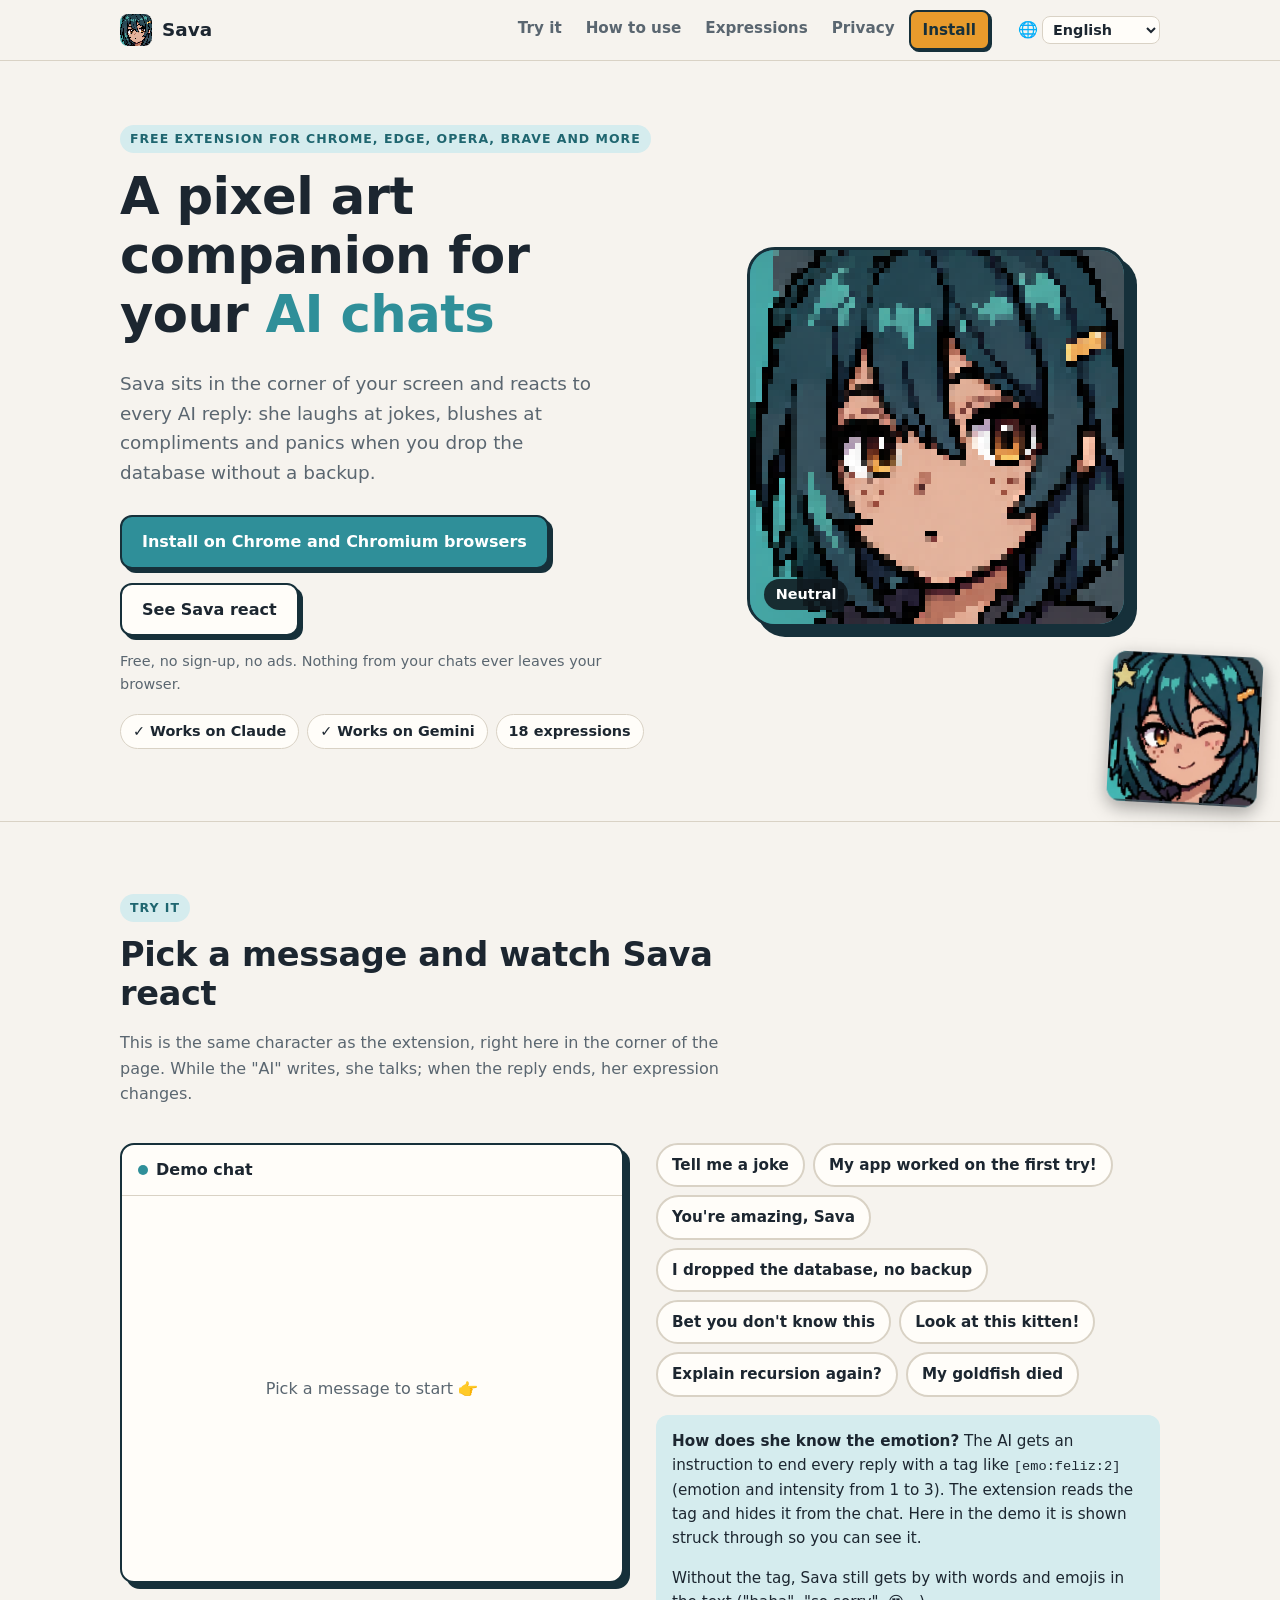
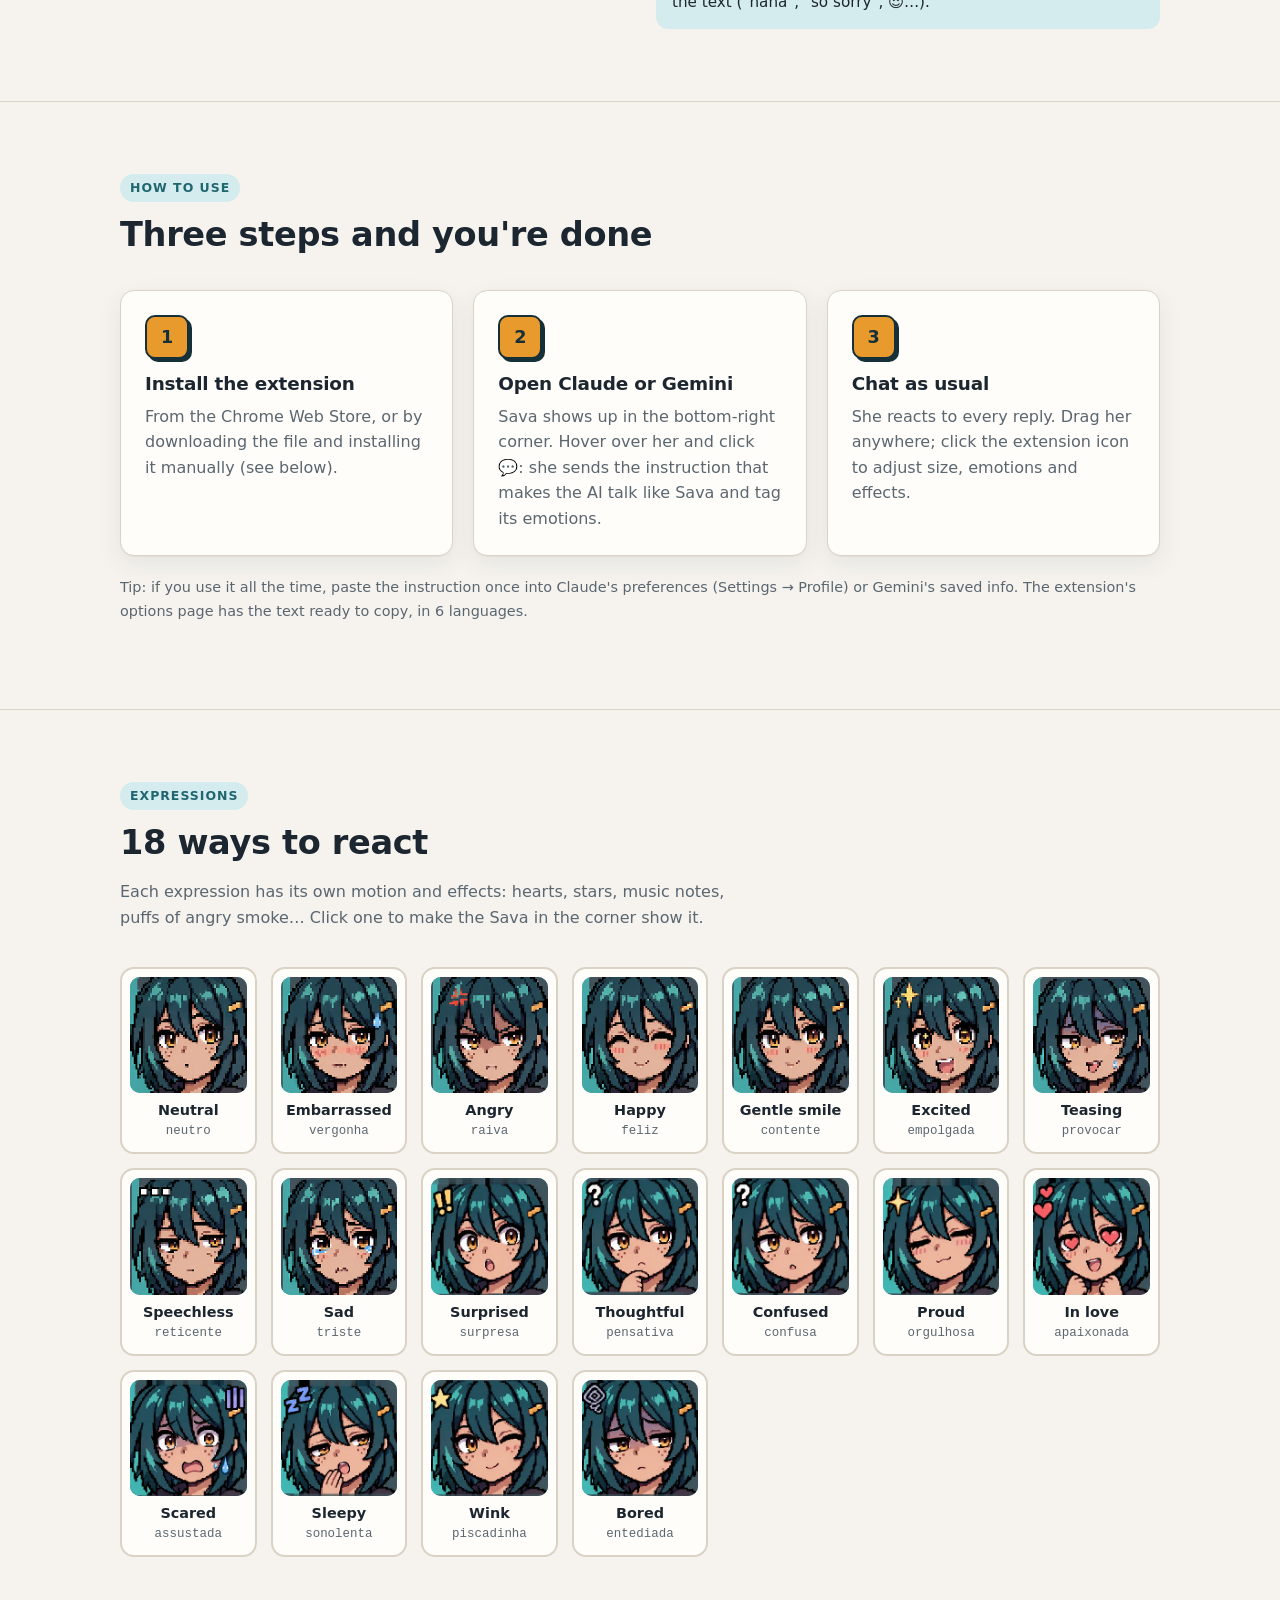
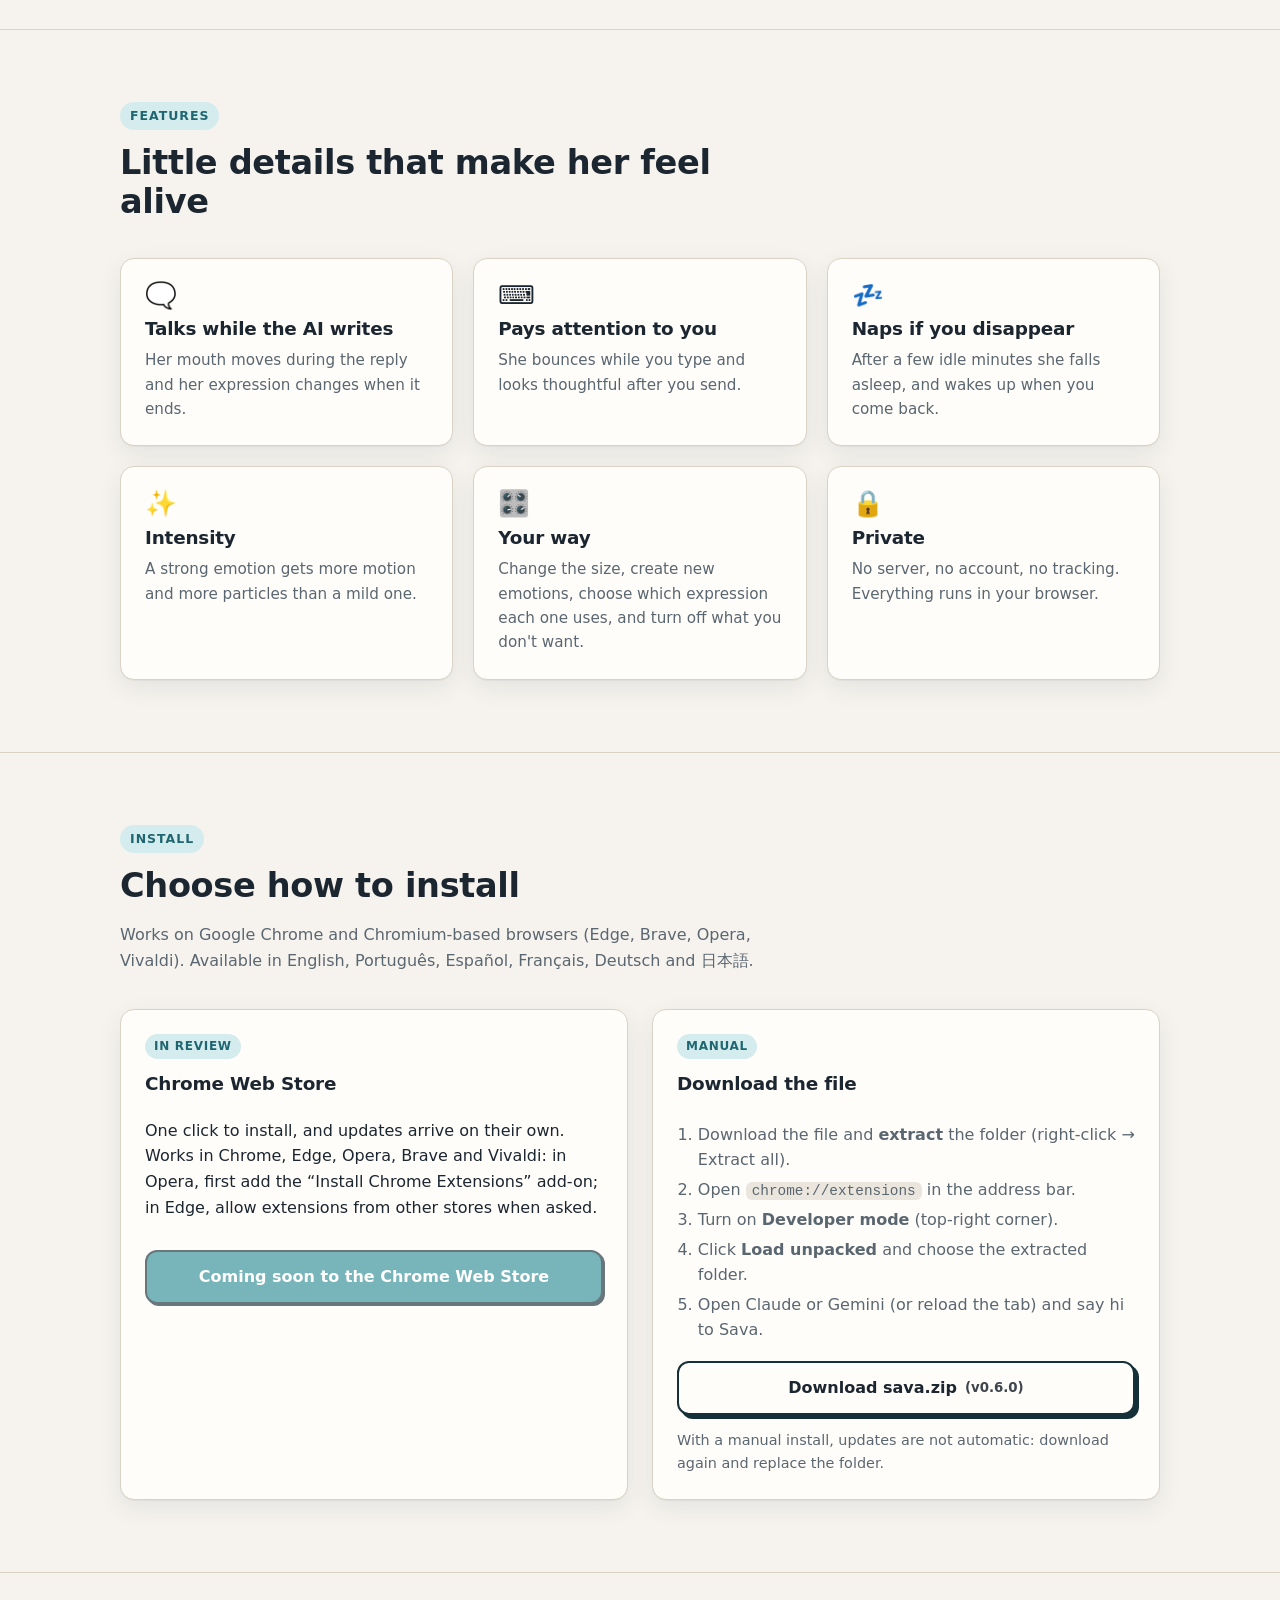
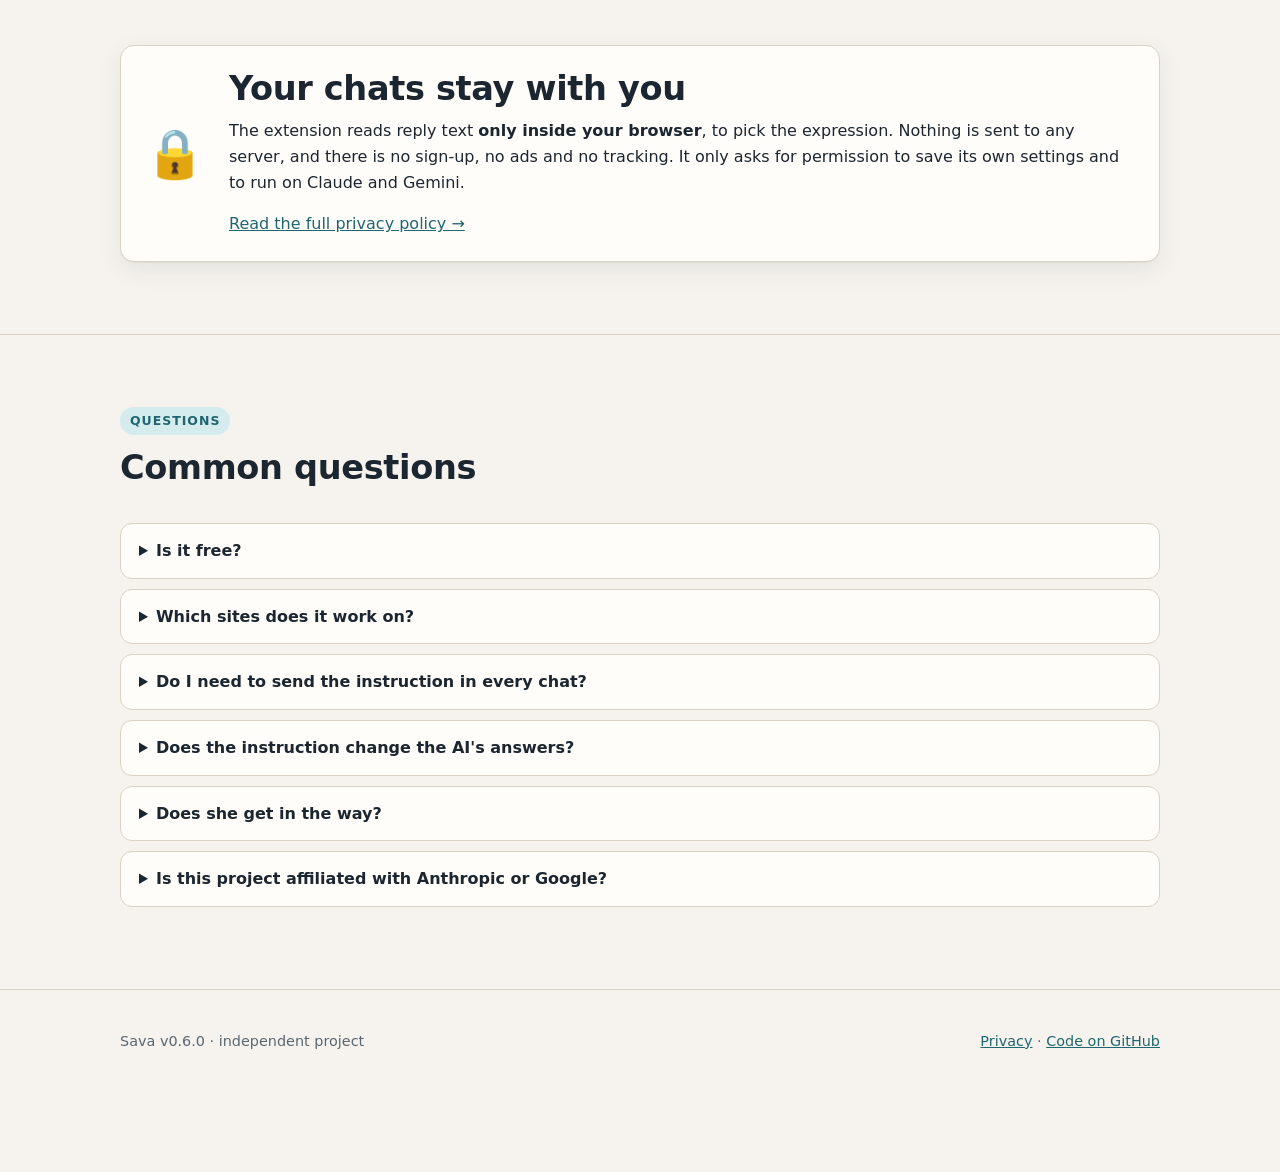
==== commit 6cd85c0e: "Site: deixa claro que funciona no Chrome e em outros navegadores Chromium Botão de instalar, faixa d" ====
--- a/site/index.html
+++ b/site/index.html
@@ -34,11 +34,11 @@
     <section class="hero">
       <div class="wrap">
         <div>
-          <span class="eyebrow" data-i18n="hero_eyebrow">Free Chrome extension</span>
+          <span class="eyebrow" data-i18n="hero_eyebrow">Free extension for Chrome, Edge, Opera, Brave and more</span>
           <h1 data-i18n="hero_title">A pixel art companion for your <span class="hl">AI chats</span></h1>
           <p class="lead" data-i18n="hero_lead">Sava sits in the corner of your screen and reacts to every AI reply.</p>
           <div class="cta-row">
-            <a class="btn btn-primary" id="store-btn" href="#instalar" data-i18n="hero_cta_install">Install on Chrome</a>
+            <a class="btn btn-primary" id="store-btn" href="#instalar" data-i18n="hero_cta_install">Install on Chrome and Chromium browsers</a>
             <a class="btn btn-secondary" href="#experimente" data-i18n="hero_cta_try">See Sava react</a>
           </div>
           <p class="fine" data-i18n="hero_fine">Free, no sign-up, no ads. Nothing from your chats ever leaves your browser.</p>
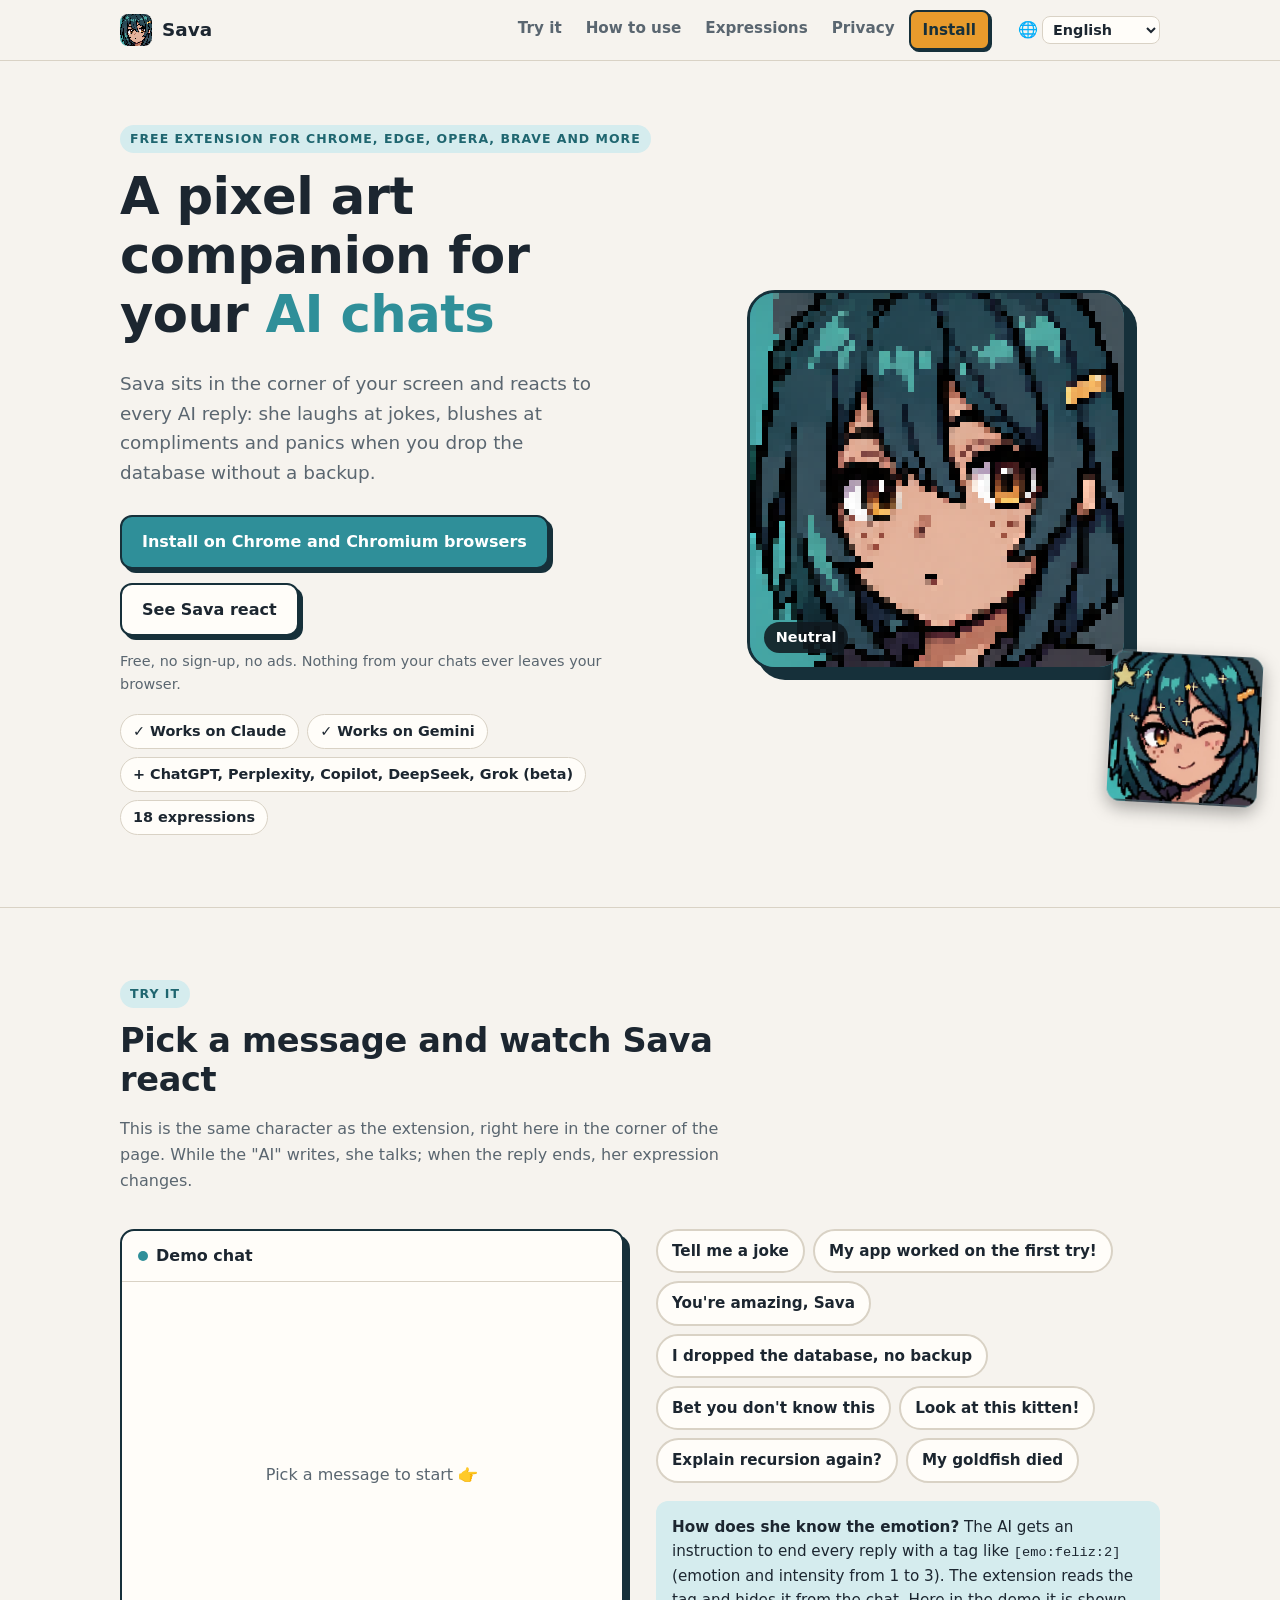
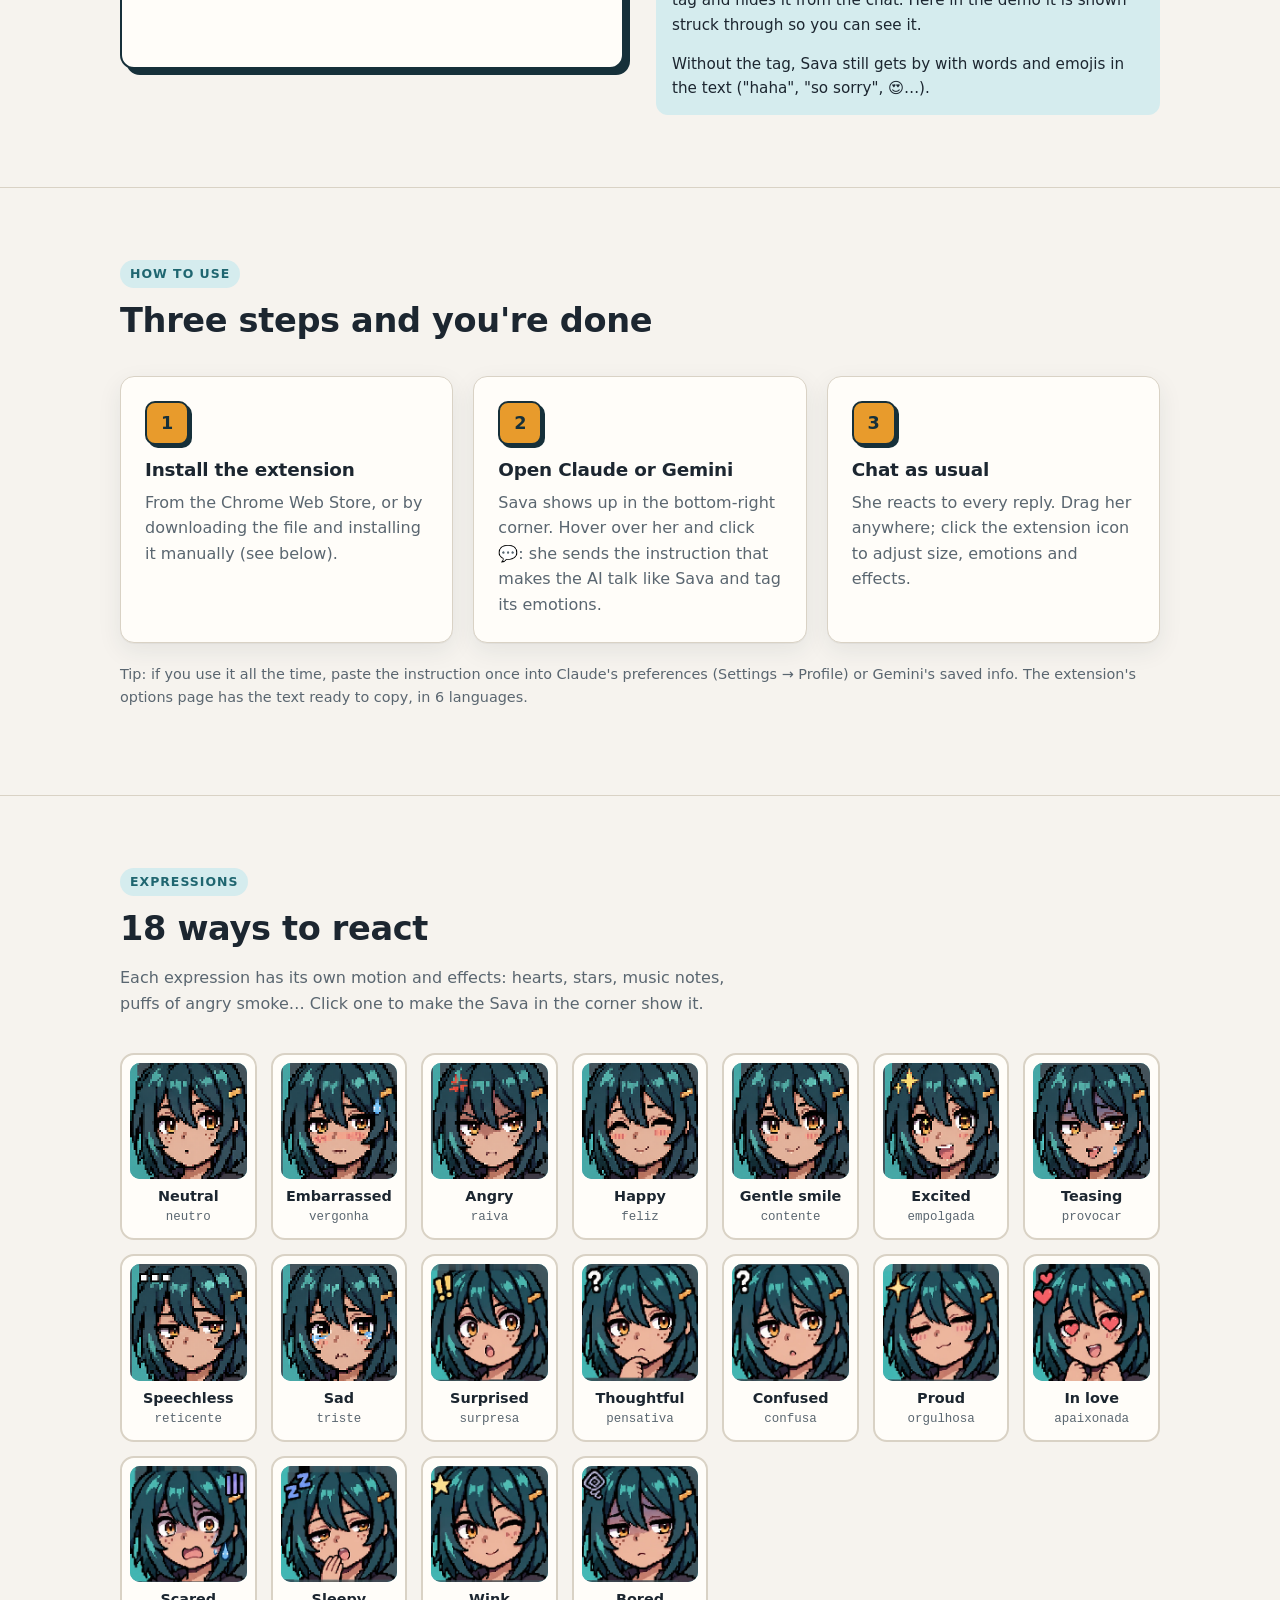
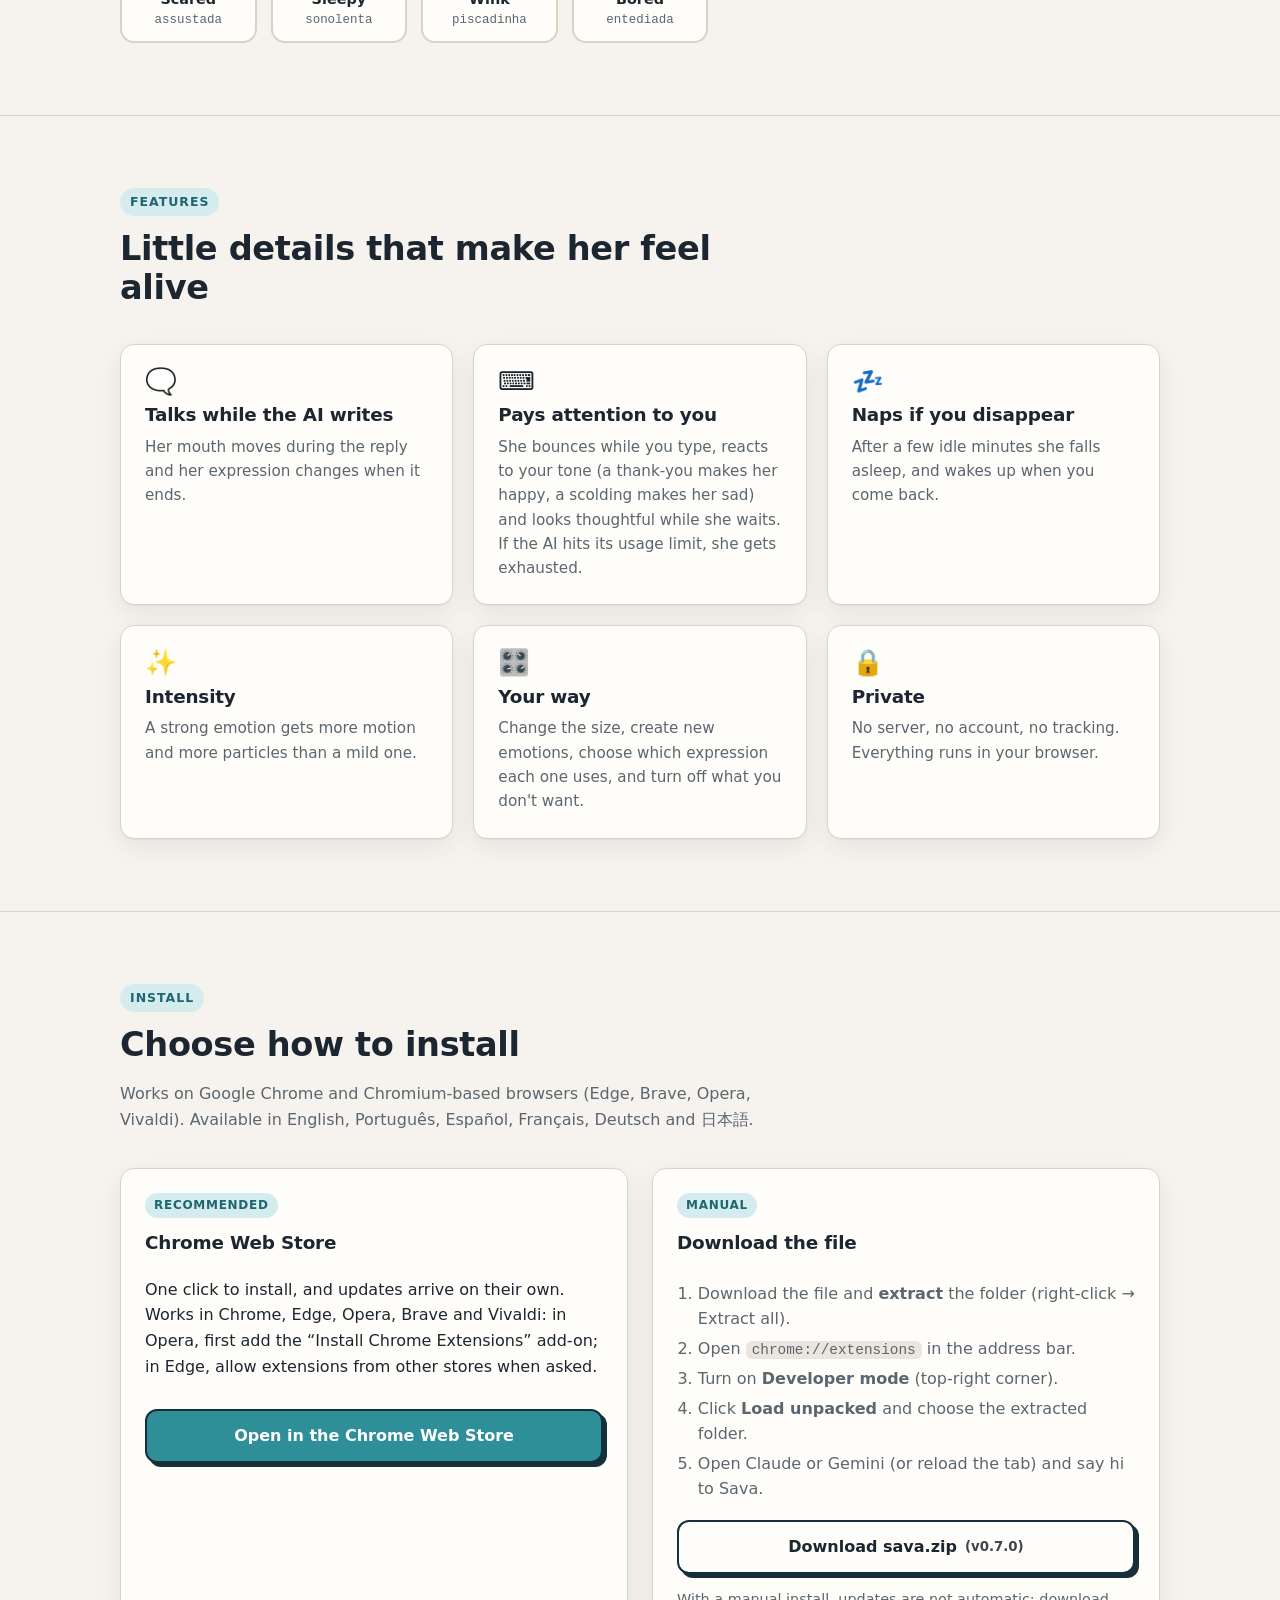
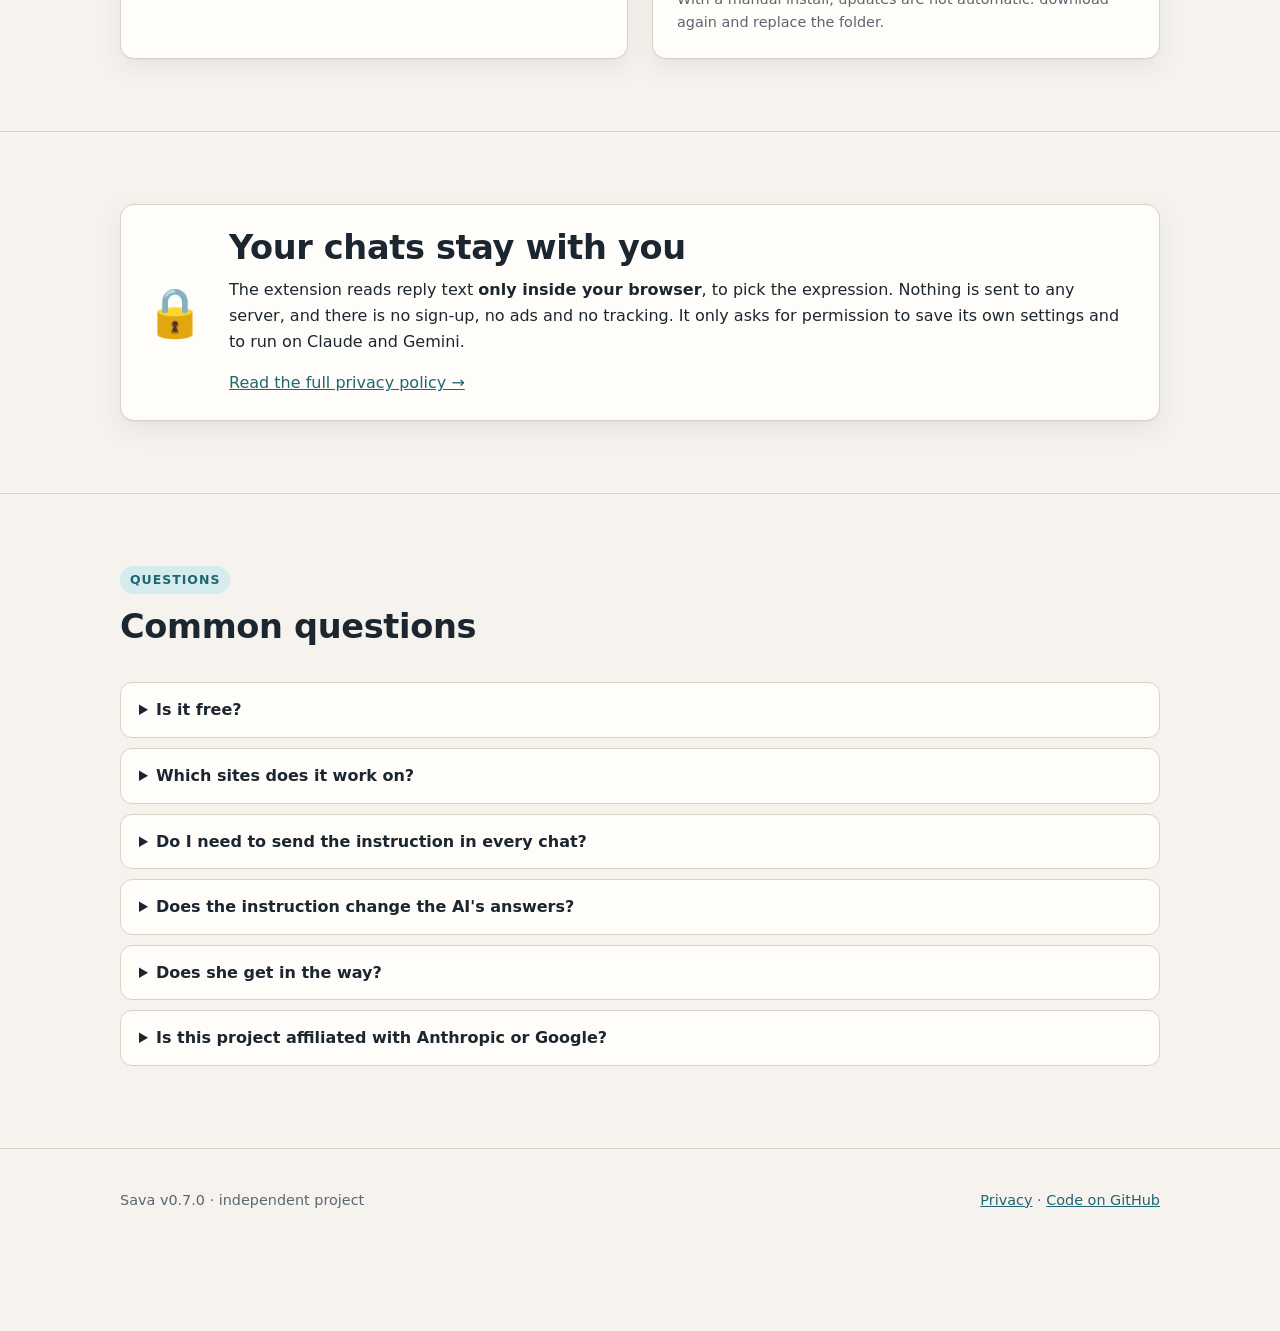
==== commit 96d13536: "v0.7.0: novos sites (beta), reação ao seu tom, limite de uso e app Sava Tablet Extensão - ChatGPT, P" ====
--- a/site/index.html
+++ b/site/index.html
@@ -45,6 +45,7 @@
           <div class="works">
             <span class="chip" data-i18n="chip_claude">✓ Works on Claude</span>
             <span class="chip" data-i18n="chip_gemini">✓ Works on Gemini</span>
+            <span class="chip" data-i18n="chip_beta">+ ChatGPT, Perplexity, Copilot, DeepSeek, Grok (beta)</span>
             <span class="chip" data-i18n="chip_faces">18 expressions</span>
           </div>
         </div>
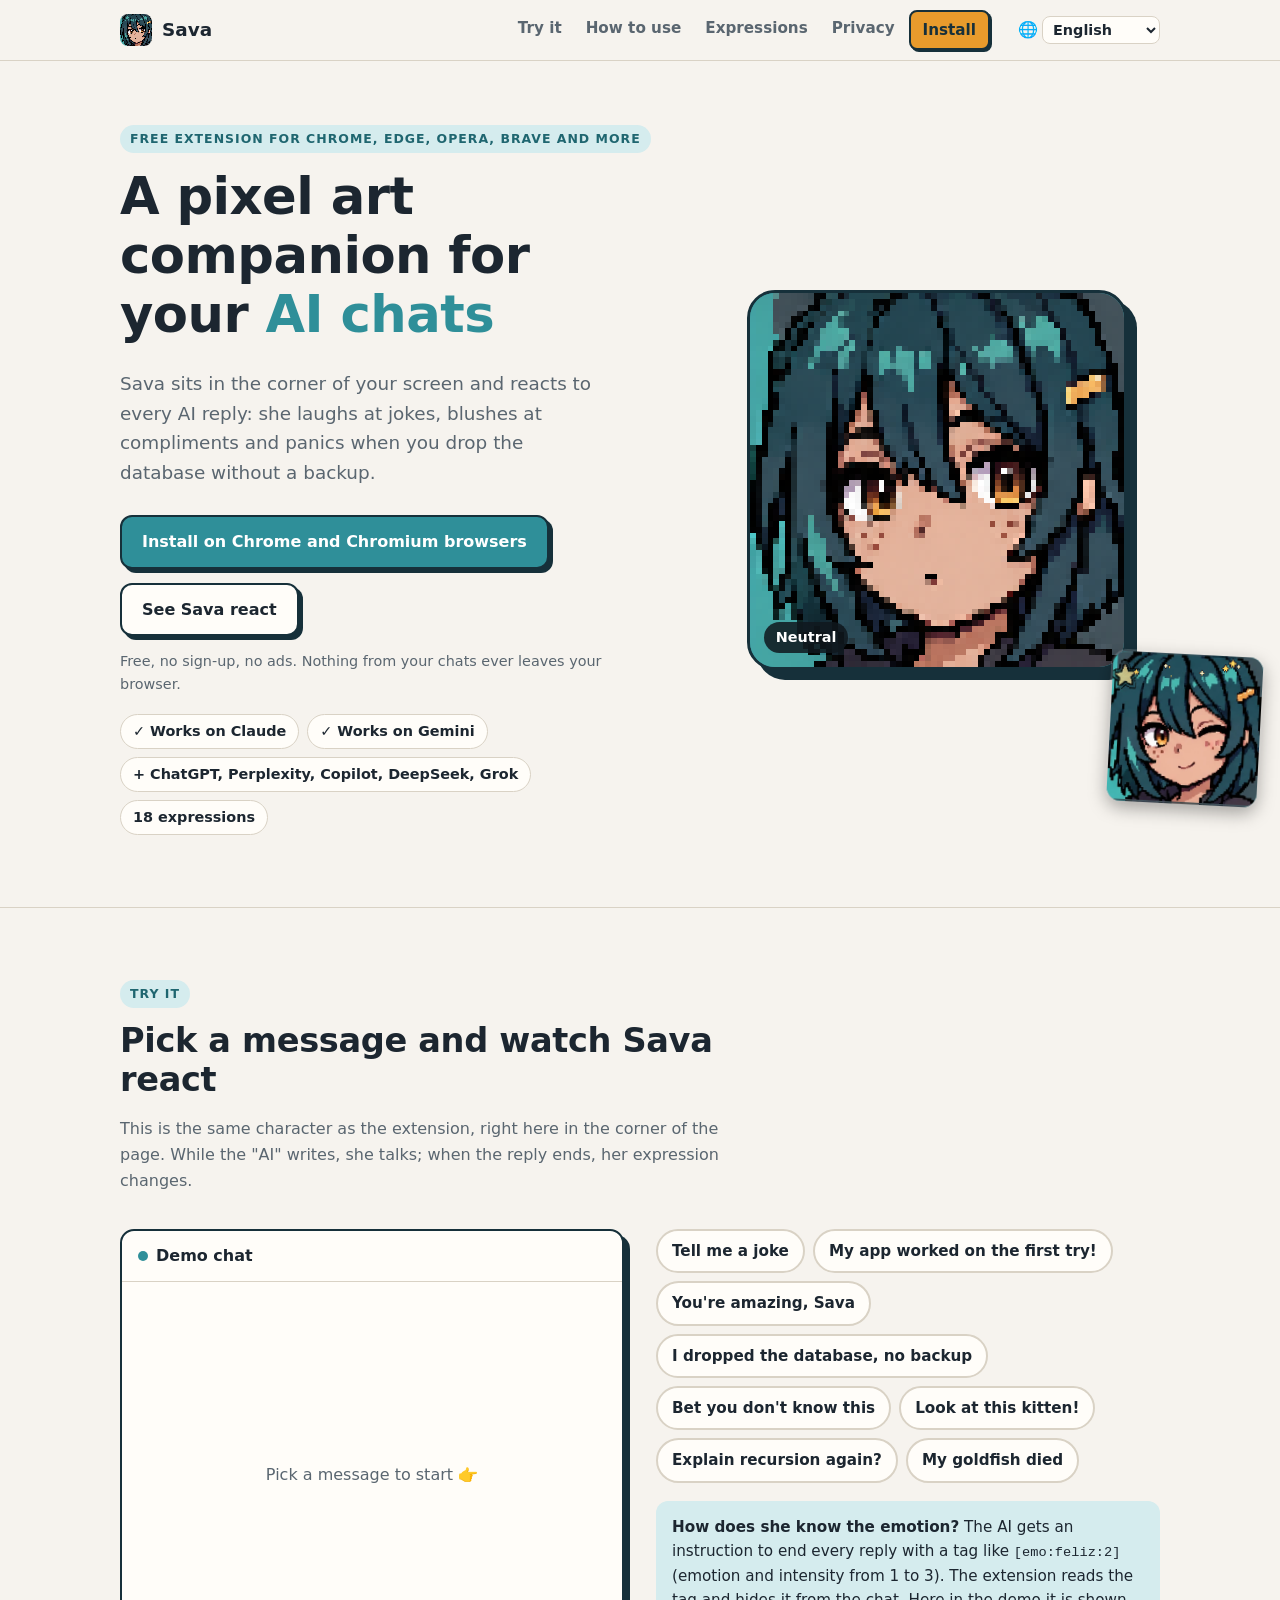
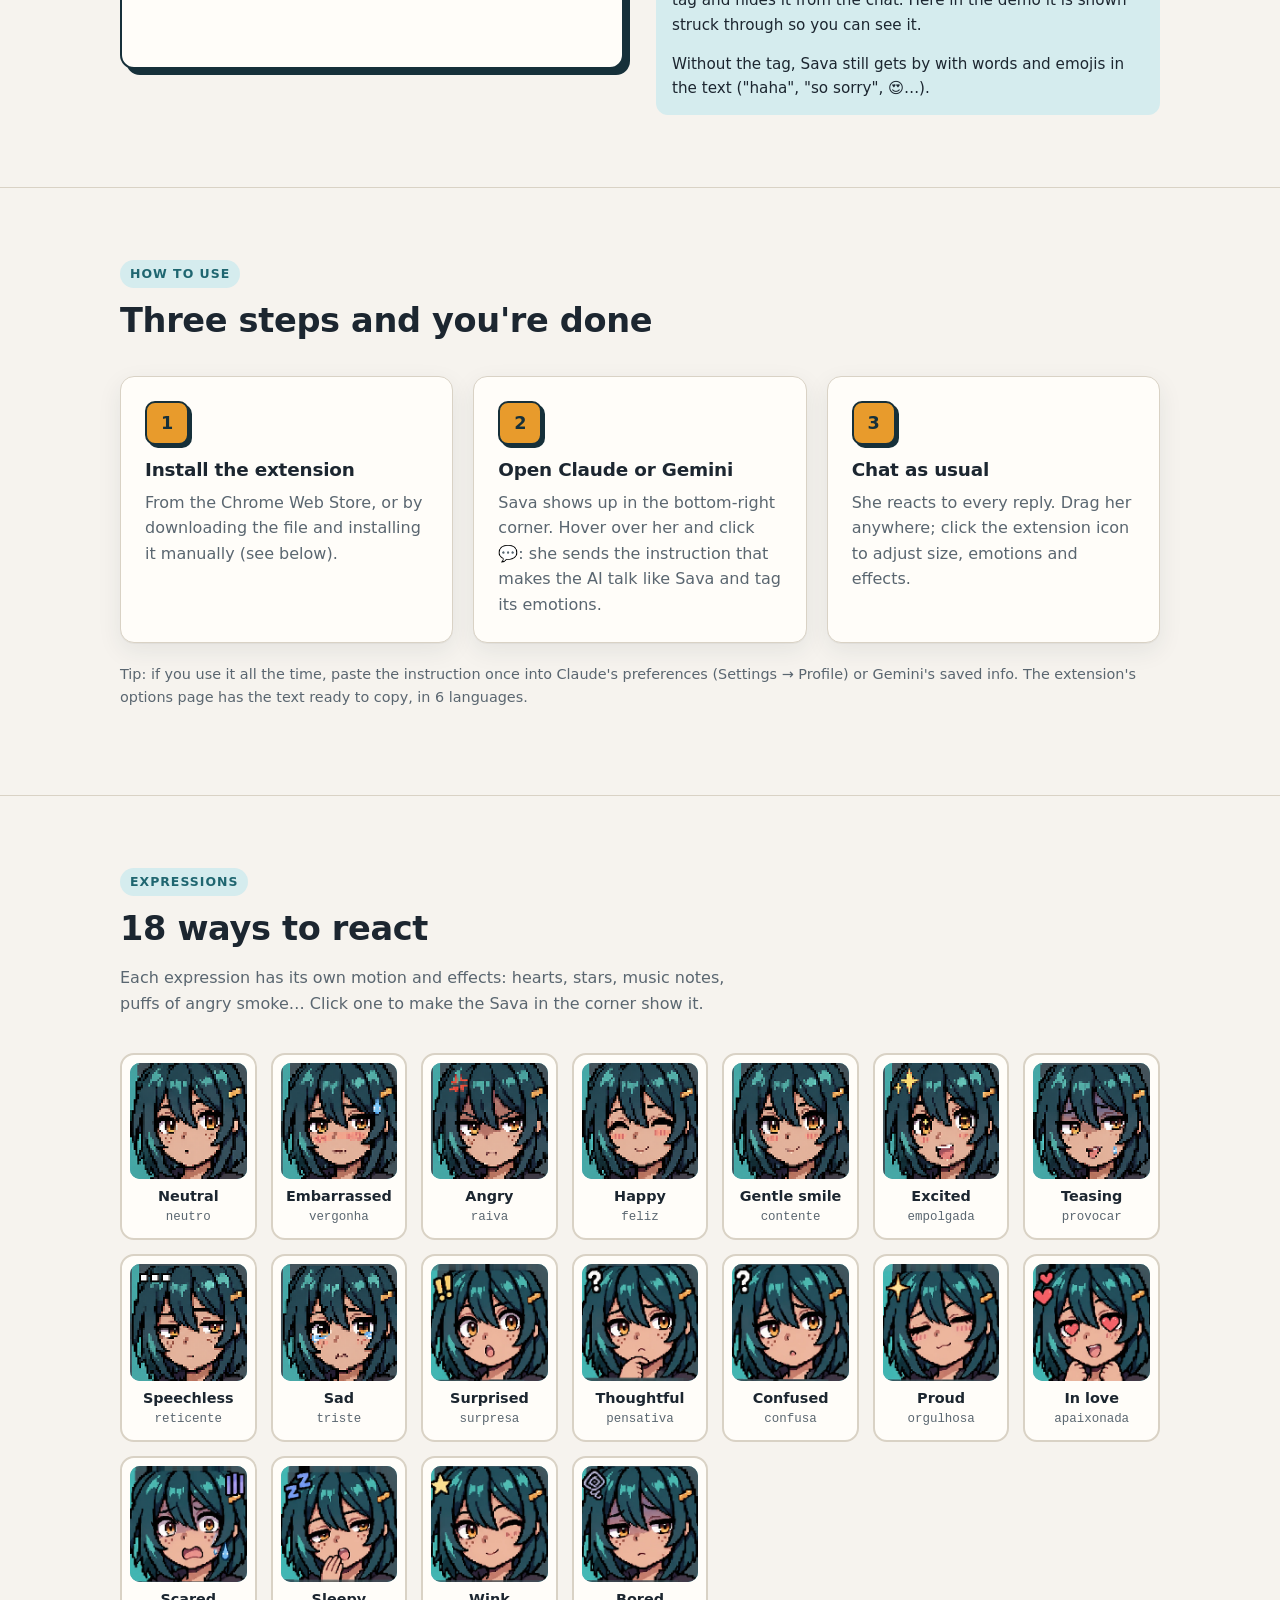
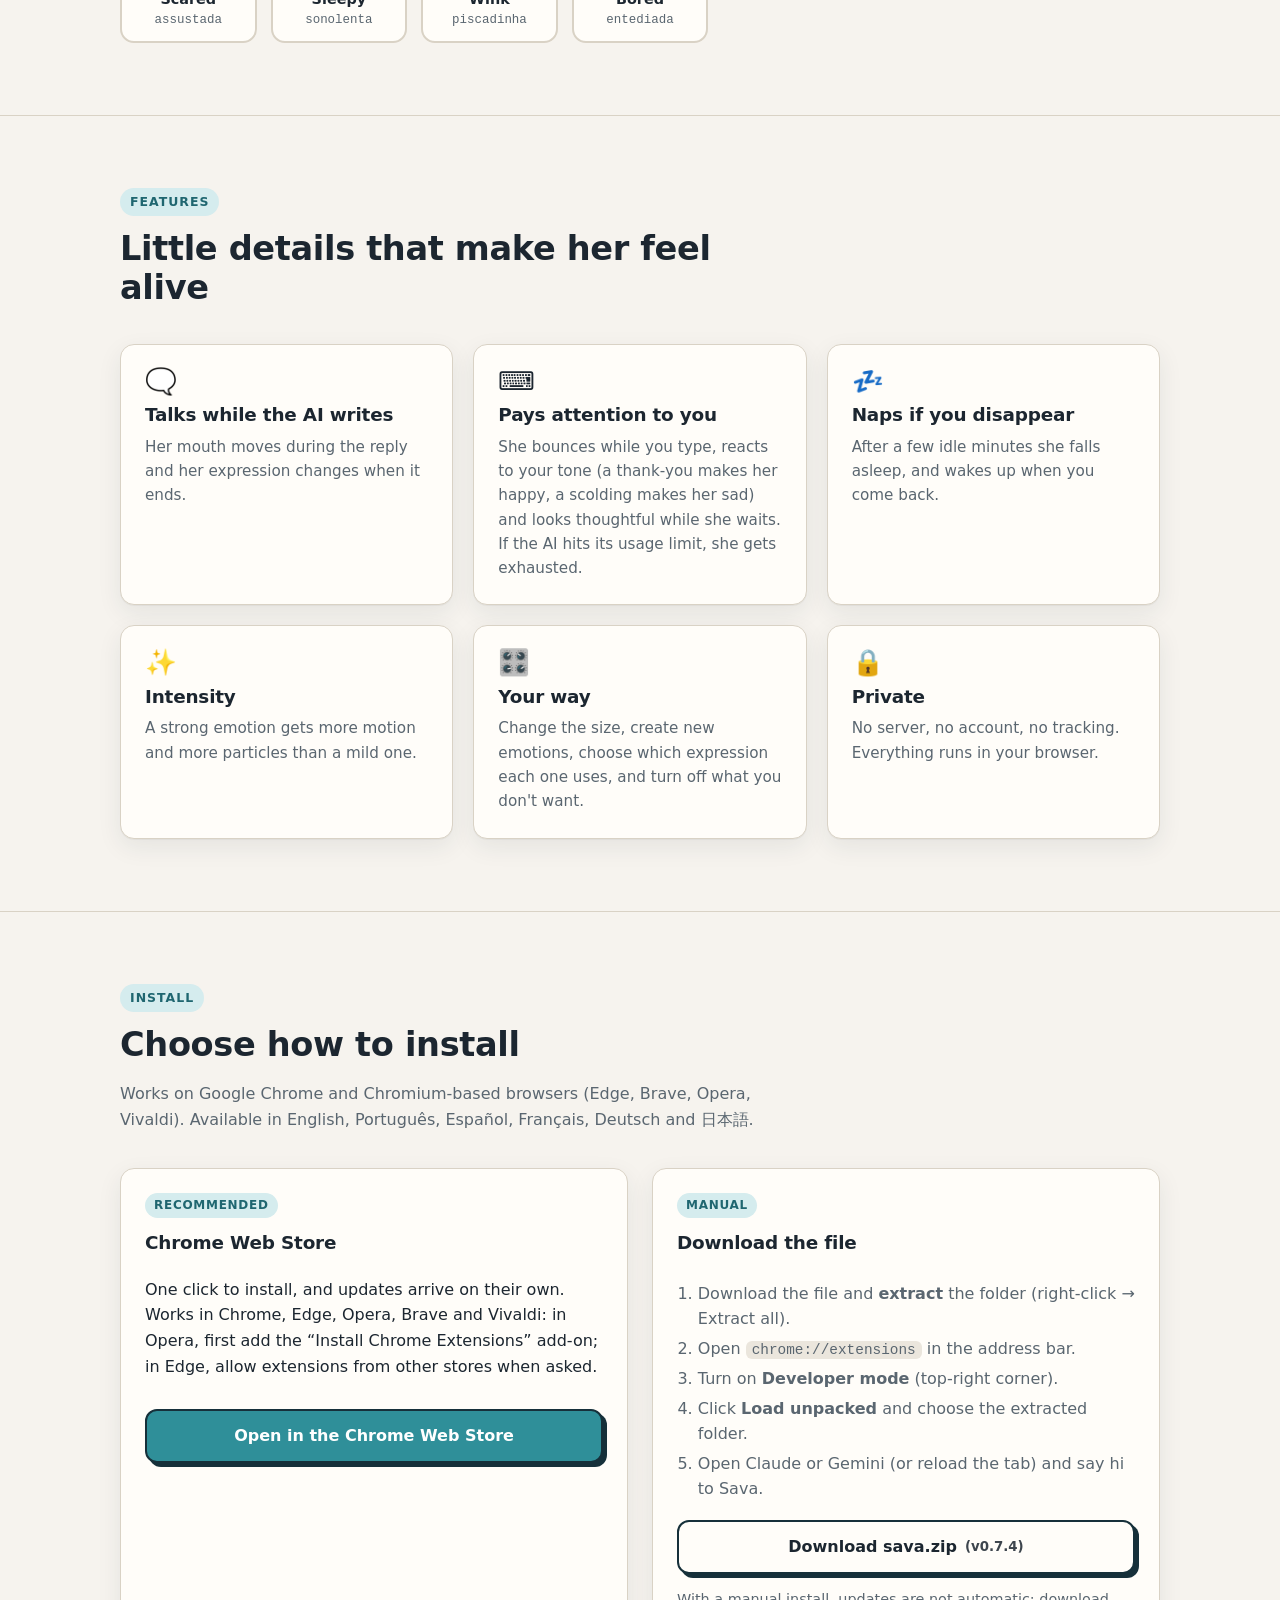
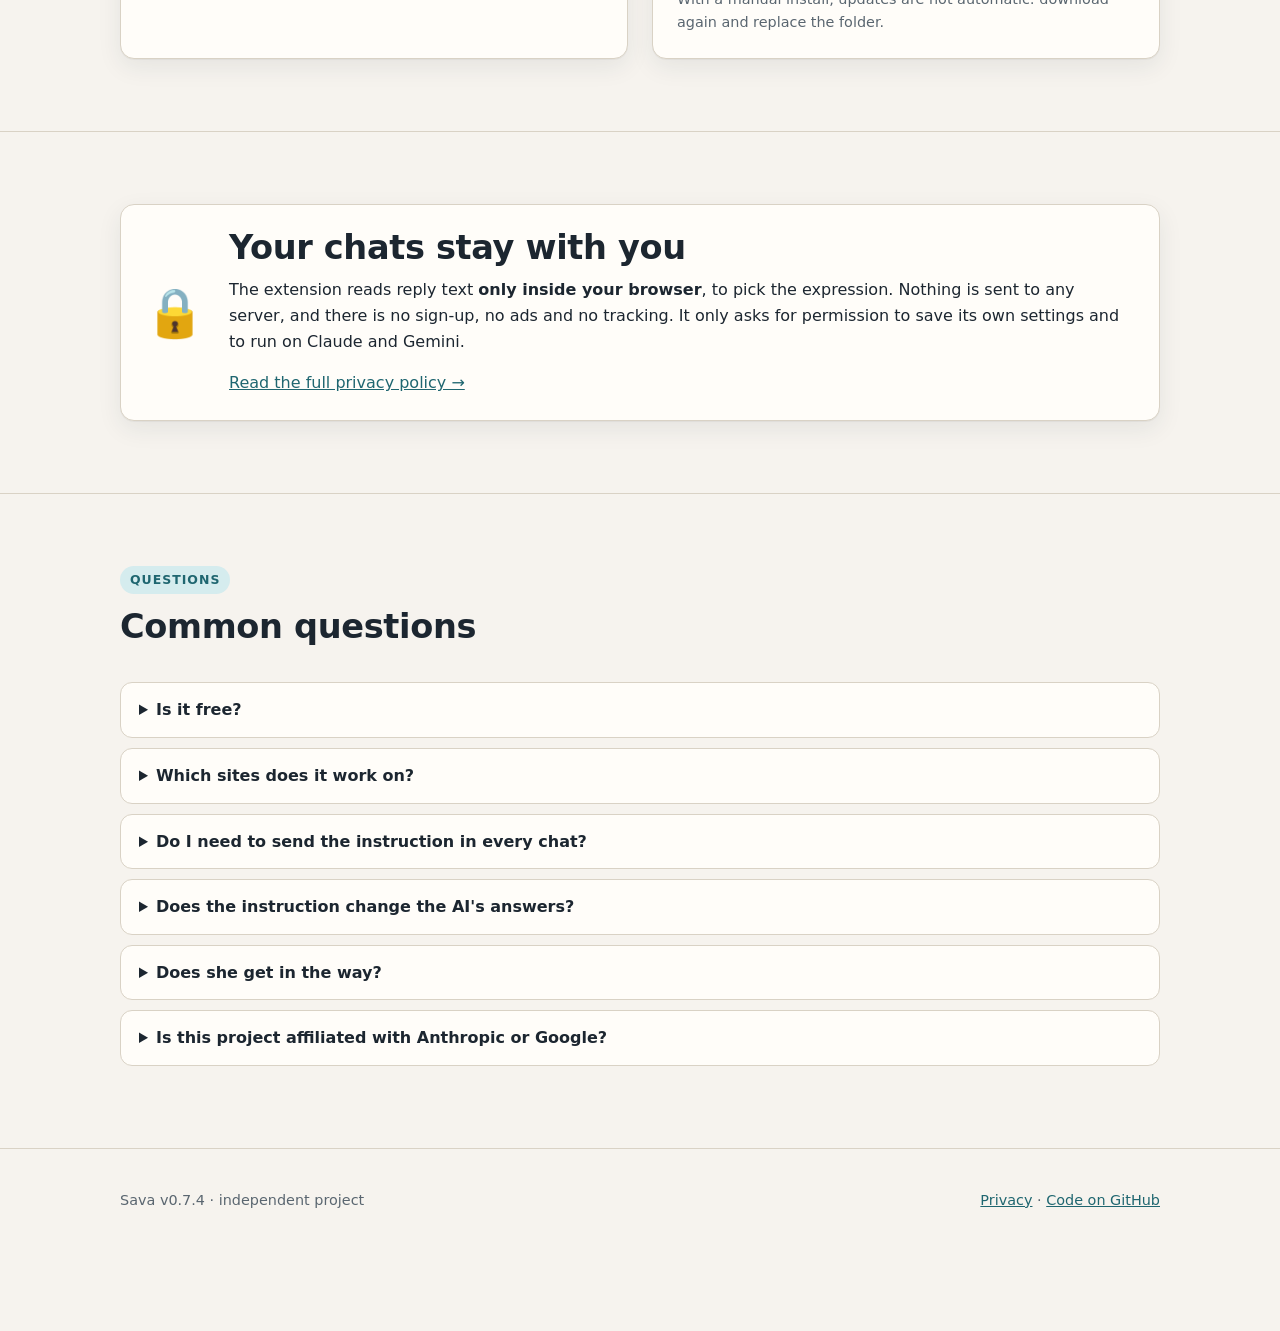
==== commit d1b68e6f: "v0.7.4: ChatGPT, Perplexity, Copilot, DeepSeek e Grok saem do beta Confirmados funcionando pelo usuá" ====
--- a/site/index.html
+++ b/site/index.html
@@ -45,7 +45,7 @@
           <div class="works">
             <span class="chip" data-i18n="chip_claude">✓ Works on Claude</span>
             <span class="chip" data-i18n="chip_gemini">✓ Works on Gemini</span>
-            <span class="chip" data-i18n="chip_beta">+ ChatGPT, Perplexity, Copilot, DeepSeek, Grok (beta)</span>
+            <span class="chip" data-i18n="chip_more">+ ChatGPT, Perplexity, Copilot, DeepSeek, Grok</span>
             <span class="chip" data-i18n="chip_faces">18 expressions</span>
           </div>
         </div>
